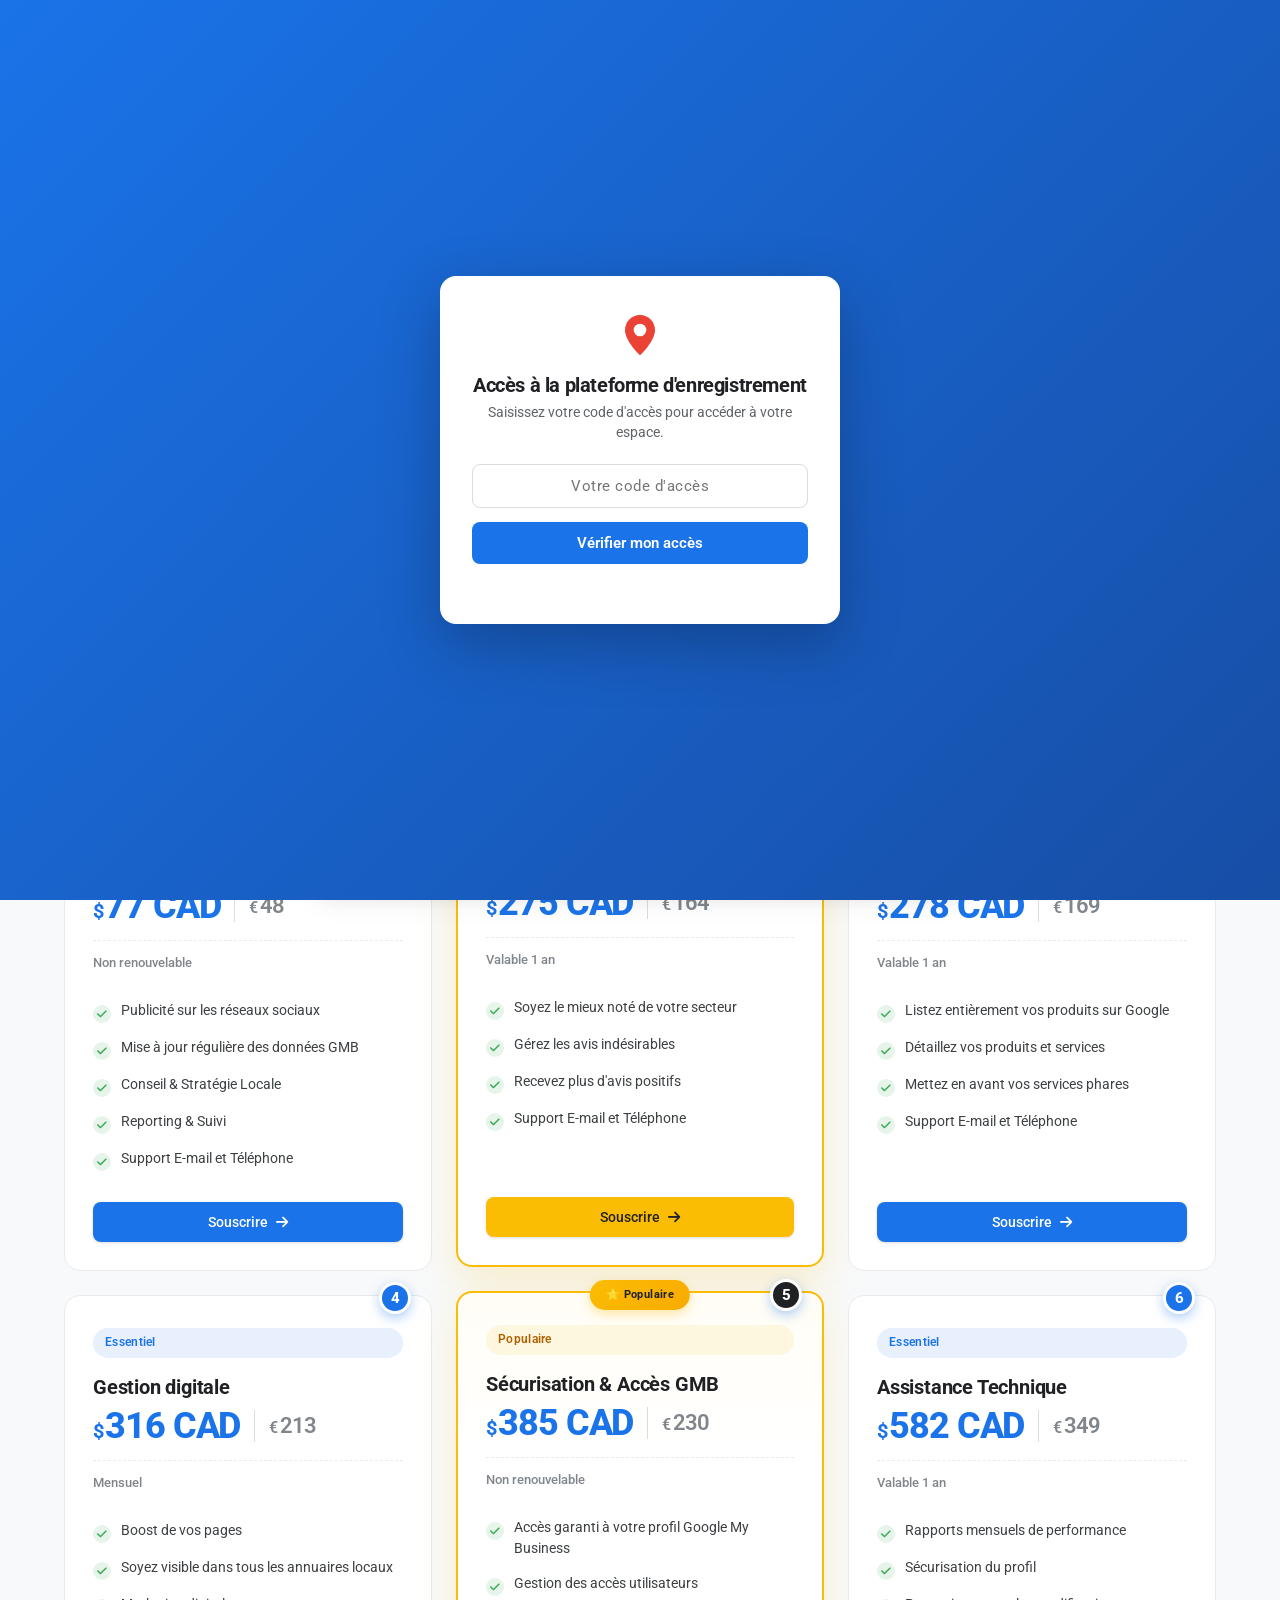
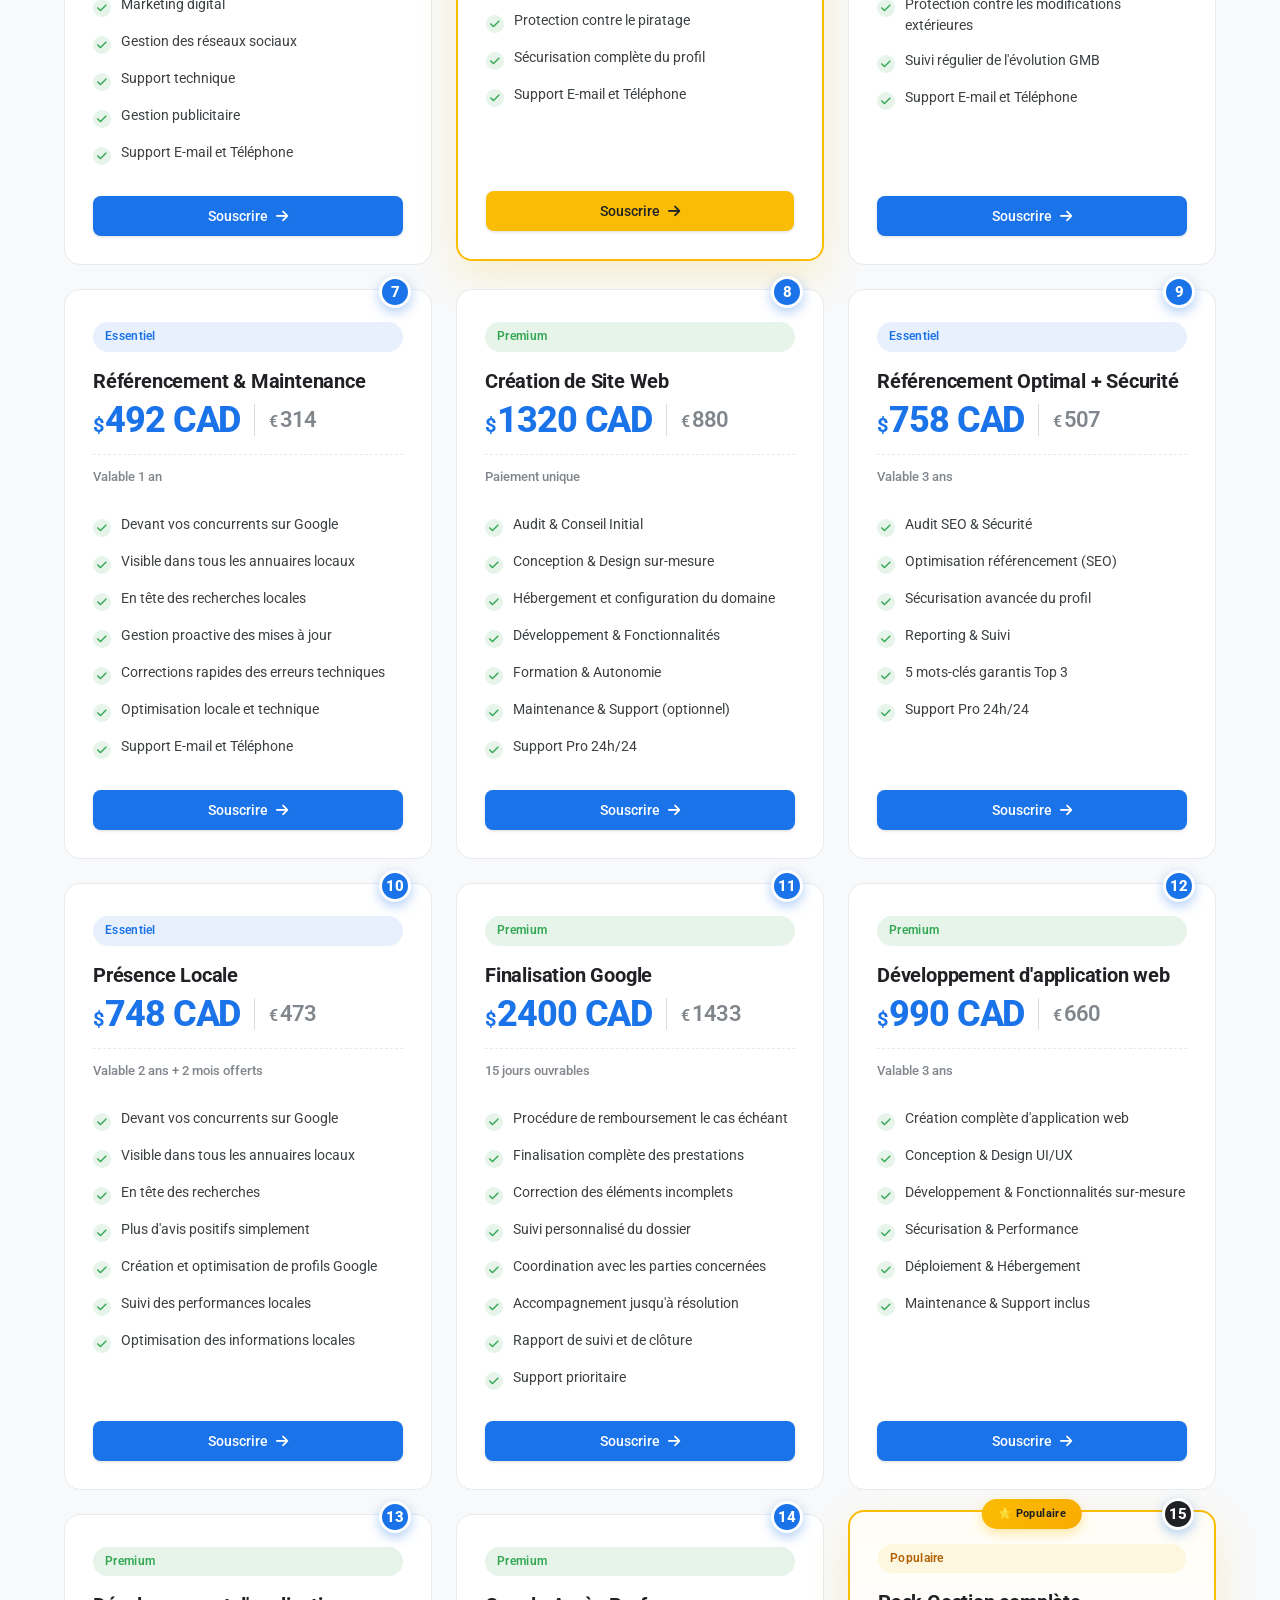
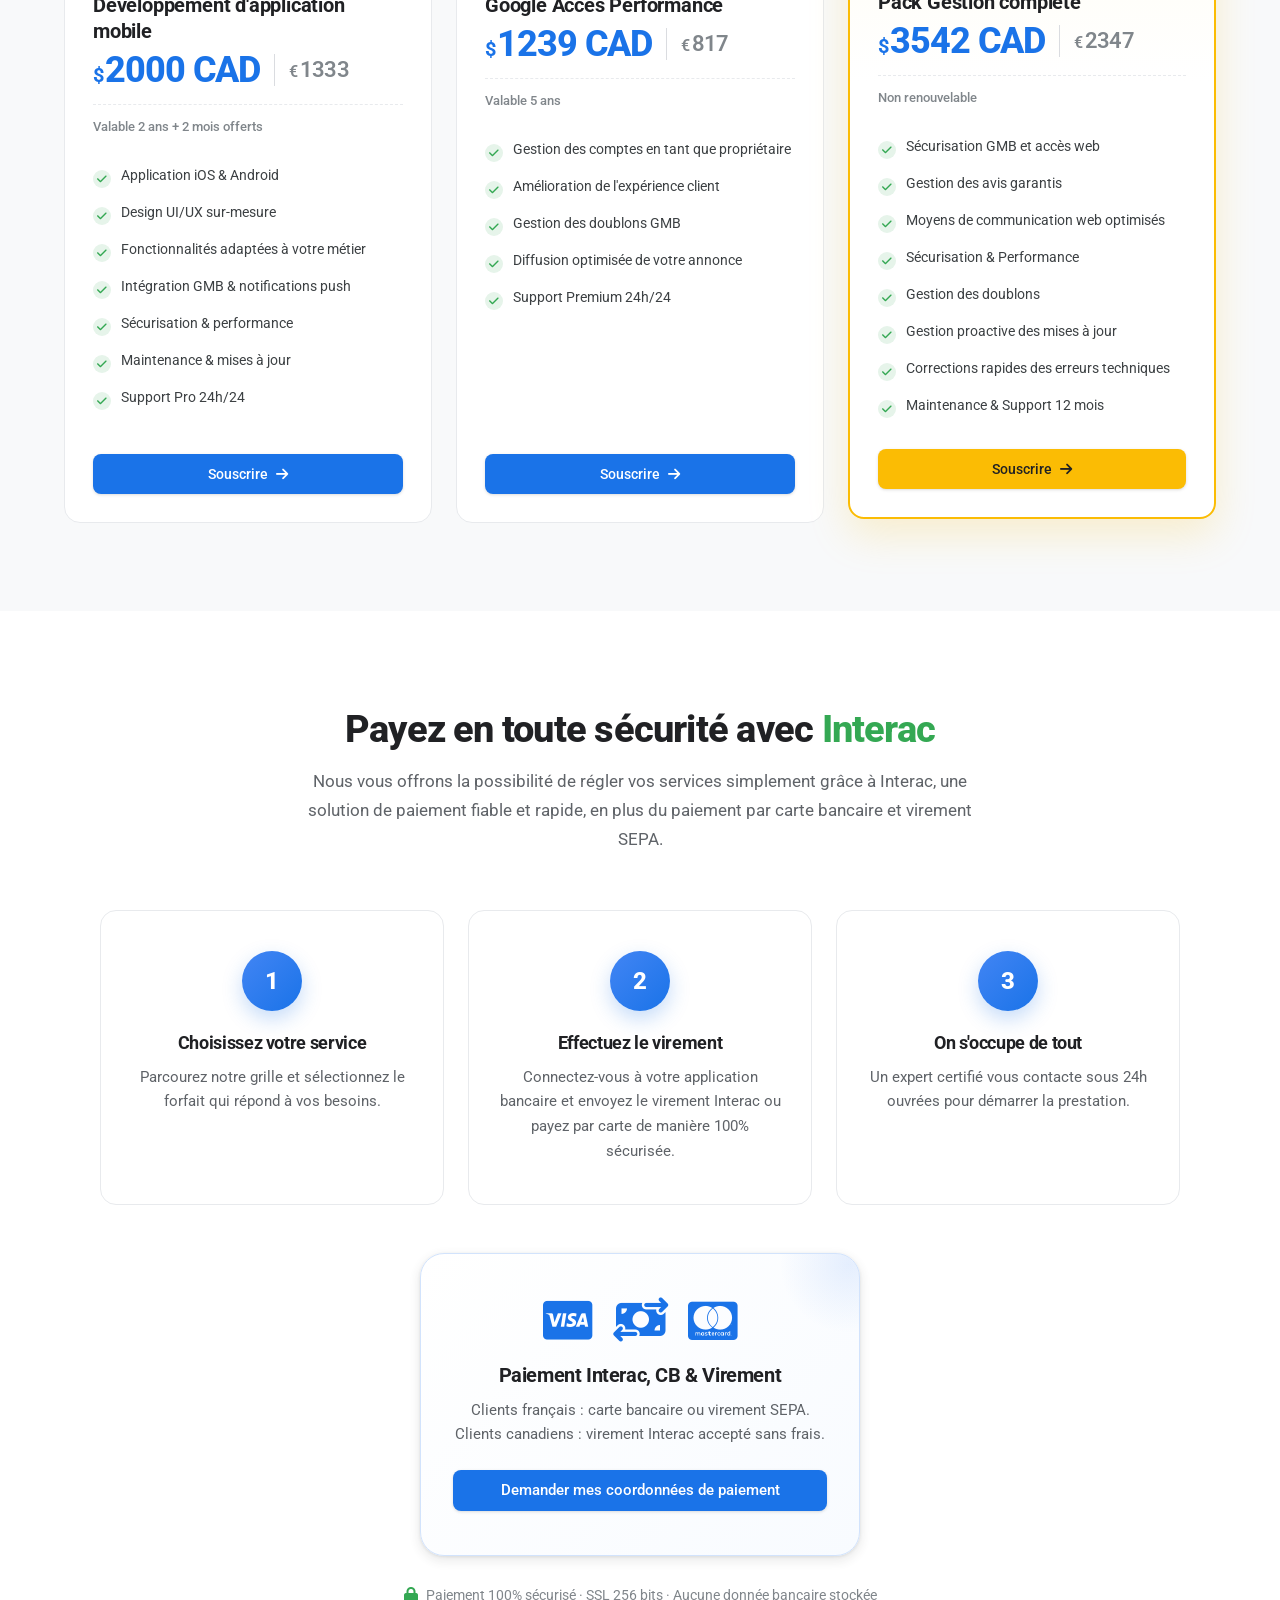
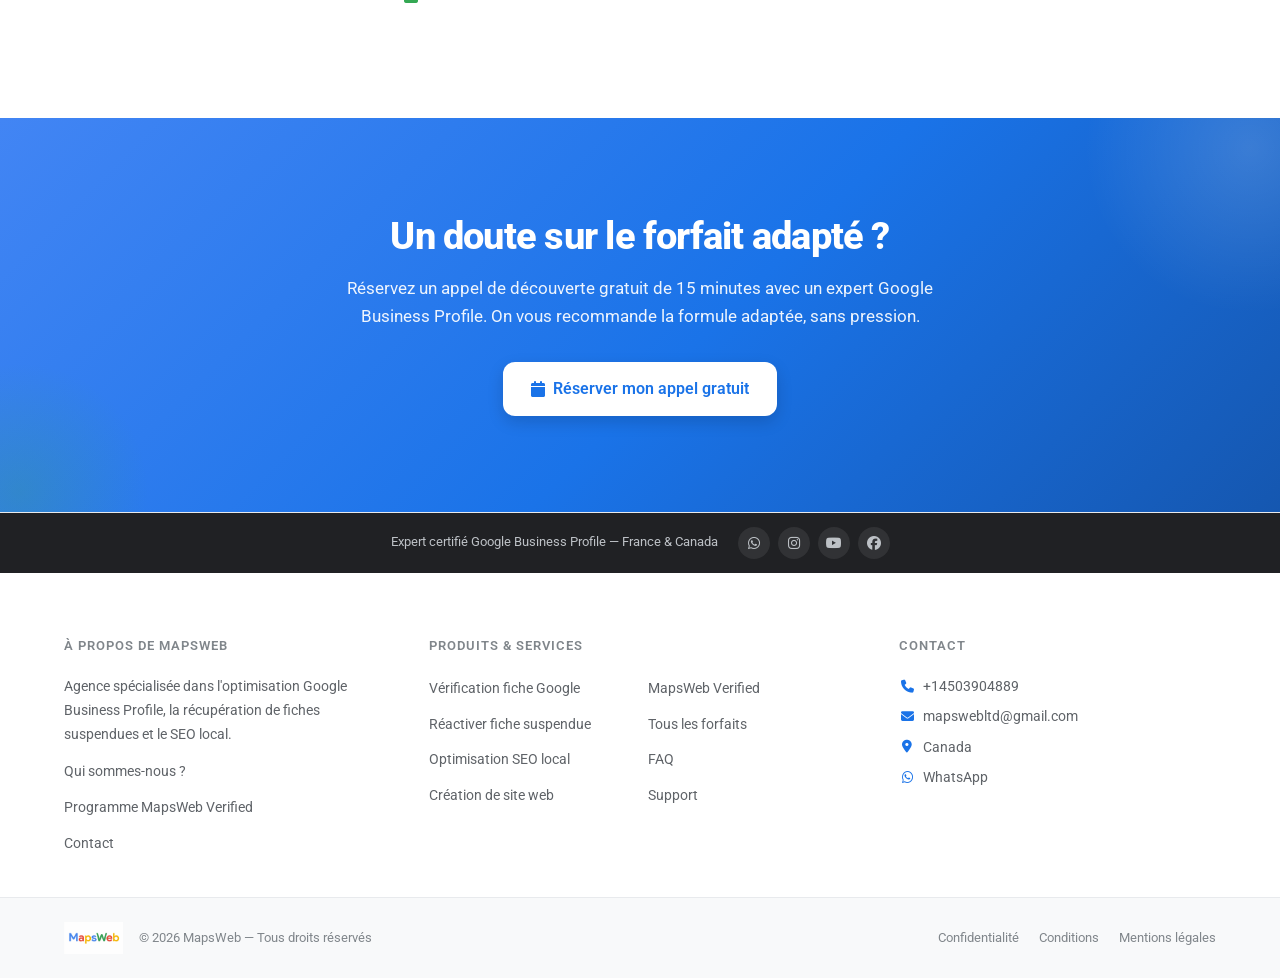
==== mapsweb-site/pages/tarifs.html @ fd5aecb0 "Add files via upload" ====
<!DOCTYPE html>
<html lang="fr">
<head>
<meta charset="UTF-8">
<meta name="viewport" content="width=device-width, initial-scale=1.0">
<title>Nos forfaits — MapsWeb</title>
<link rel="icon" type="image/svg+xml" href="../img/favicon.svg">
<link rel="icon" type="image/png" sizes="32x32" href="../img/favicon-32.png">
<link rel="icon" type="image/png" sizes="16x16" href="../img/favicon-16.png">
<link rel="apple-touch-icon" href="../img/apple-touch-icon.png">
<link rel="shortcut icon" href="../img/favicon.ico">
<meta name="description" content="15 forfaits en euros et dollars canadiens pour votre visibilité Google.">
<link rel="preconnect" href="https://fonts.googleapis.com">
<link rel="preconnect" href="https://fonts.gstatic.com" crossorigin>
<link href="https://fonts.googleapis.com/css2?family=Roboto:wght@300;400;500;700;900&family=Material+Icons&family=Material+Icons+Outlined&display=swap" rel="stylesheet">
<link rel="stylesheet" href="https://cdnjs.cloudflare.com/ajax/libs/font-awesome/6.4.0/css/all.min.css">
<link rel="stylesheet" href="../css/mapsweb.css">
<link rel="stylesheet" href="../css/header-footer.css">
<link rel="stylesheet" href="../css/tarifs.css">
</head>
<body>

<header class="mw-header">
  <div class="mw-container mw-header-row">
    <a href="../index.html" class="mw-brand" aria-label="MapsWeb - Accueil">
      <span class="mw-brand-logo"><img src="../img/mapsweb-logo-google.png" alt="MapsWeb"></span>
      <span class="mw-verified-badge"><i class="fa-solid fa-circle-check"></i> Google Business Verified Agency</span>
    </a>
    <nav class="mw-nav" aria-label="Menu principal">
      <ul class="mw-menu" id="mw-main-menu">
        <li><a href="../index.html">Accueil</a></li>
        <li><a href="a-propos.html">À propos</a></li>
        <li><a href="services.html">Services</a></li>
        <li><a href="verified.html">MapsWeb Verified</a></li>
        <li><a href="tarifs.html" class="active">Nos Forfaits</a></li>
        <li><a href="contact.html">Contact</a></li>
      </ul>
    </nav>
      <a href="contact.html" class="btn btn-primary btn-sm">Demander mon audit gratuit</a>
      <button class="mw-burger" id="mw-burger" aria-label="Ouvrir le menu"><span></span><span></span><span></span></button>
    </div>
  </div>
</header>

<section class="pricing-hero">
  <div class="container-narrow">
    <div class="trust">
      <span class="mw-g-dots"><span></span><span></span><span></span><span></span></span>
      <span>Tarifs transparents · Paiement sécurisé · Satisfait ou remboursé</span>
    </div>
    <h1>Nos <span class="blue">forfaits</span> pour votre visibilité Google</h1>
    <p class="lead">Un forfait à prix réduit pour votre entreprise exceptionnelle. Prix affichés en dollars canadiens ($CAD) et euros (€). Tous nos forfaits sont éligibles TVA récupérable.</p>
    <div class="guarantees">
      <div class="guarantee"><i class="fa-solid fa-award"></i> Meilleure qualité &amp; support</div>
      <div class="guarantee"><i class="fa-solid fa-shield-halved g-refund"></i> Garantie de remboursement</div>
      <div class="guarantee"><i class="fa-solid fa-tags g-price"></i> Prix abordable &amp; transparent</div>
    </div>
  </div>
</section>

<section class="pricing-section" id="all-services">
  <div class="container">
    <div class="pricing-grid">

      <article class="mw-pricing">
        <span class="mw-plan-num">1</span>
        <span class="mw-chip blue">Essentiel</span>
        <h3>Conseil et gestion</h3>
        <div class="price-row">
          <span class="price-tag"><span class="currency">$</span>77 CAD</span>
          <span class="price-sep"></span>
          <span class="price-tag secondary"><span class="currency">€</span>48</span>
        </div>
        <div class="price-sub">Non renouvelable</div>
        <ul>
          <li><i class="fa-solid fa-check"></i> Publicité sur les réseaux sociaux</li>
          <li><i class="fa-solid fa-check"></i> Mise à jour régulière des données GMB</li>
          <li><i class="fa-solid fa-check"></i> Conseil &amp; Stratégie Locale</li>
          <li><i class="fa-solid fa-check"></i> Reporting &amp; Suivi</li>
          <li><i class="fa-solid fa-check"></i> Support E-mail et Téléphone</li>
        </ul>
        <a href="https://www.my-coolpay.com/pay/AGjDX5P5" target="_blank" rel="noopener" class="btn btn-primary btn-block">Souscrire <i class="fa-solid fa-arrow-right"></i></a>
      </article>


      <article class="mw-pricing popular">
        <span class="mw-plan-num">2</span>
        <span class="mw-chip yellow">Populaire</span>
        <h3>Gestion des Avis</h3>
        <div class="price-row">
          <span class="price-tag"><span class="currency">$</span>275 CAD</span>
          <span class="price-sep"></span>
          <span class="price-tag secondary"><span class="currency">€</span>164</span>
        </div>
        <div class="price-sub">Valable 1 an</div>
        <ul>
          <li><i class="fa-solid fa-check"></i> Soyez le mieux noté de votre secteur</li>
          <li><i class="fa-solid fa-check"></i> Gérez les avis indésirables</li>
          <li><i class="fa-solid fa-check"></i> Recevez plus d'avis positifs</li>
          <li><i class="fa-solid fa-check"></i> Support E-mail et Téléphone</li>
        </ul>
        <a href="https://www.my-coolpay.com/pay/Gestion-des-Avis1" target="_blank" rel="noopener" class="btn btn-yellow btn-block">Souscrire <i class="fa-solid fa-arrow-right"></i></a>
      </article>


      <article class="mw-pricing">
        <span class="mw-plan-num">3</span>
        <span class="mw-chip blue">Essentiel</span>
        <h3>Définition des Services</h3>
        <div class="price-row">
          <span class="price-tag"><span class="currency">$</span>278 CAD</span>
          <span class="price-sep"></span>
          <span class="price-tag secondary"><span class="currency">€</span>169</span>
        </div>
        <div class="price-sub">Valable 1 an</div>
        <ul>
          <li><i class="fa-solid fa-check"></i> Listez entièrement vos produits sur Google</li>
          <li><i class="fa-solid fa-check"></i> Détaillez vos produits et services</li>
          <li><i class="fa-solid fa-check"></i> Mettez en avant vos services phares</li>
          <li><i class="fa-solid fa-check"></i> Support E-mail et Téléphone</li>
        </ul>
        <a href="https://www.my-coolpay.com/pay/UUHiG4i4" target="_blank" rel="noopener" class="btn btn-primary btn-block">Souscrire <i class="fa-solid fa-arrow-right"></i></a>
      </article>


      <article class="mw-pricing">
        <span class="mw-plan-num">4</span>
        <span class="mw-chip blue">Essentiel</span>
        <h3>Gestion digitale</h3>
        <div class="price-row">
          <span class="price-tag"><span class="currency">$</span>316 CAD</span>
          <span class="price-sep"></span>
          <span class="price-tag secondary"><span class="currency">€</span>213</span>
        </div>
        <div class="price-sub">Mensuel</div>
        <ul>
          <li><i class="fa-solid fa-check"></i> Boost de vos pages</li>
          <li><i class="fa-solid fa-check"></i> Soyez visible dans tous les annuaires locaux</li>
          <li><i class="fa-solid fa-check"></i> Marketing digital</li>
          <li><i class="fa-solid fa-check"></i> Gestion des réseaux sociaux</li>
          <li><i class="fa-solid fa-check"></i> Support technique</li>
          <li><i class="fa-solid fa-check"></i> Gestion publicitaire</li>
          <li><i class="fa-solid fa-check"></i> Support E-mail et Téléphone</li>
        </ul>
        <a href="https://www.my-coolpay.com/pay/LJ70F1WL" target="_blank" rel="noopener" class="btn btn-primary btn-block">Souscrire <i class="fa-solid fa-arrow-right"></i></a>
      </article>


      <article class="mw-pricing popular">
        <span class="mw-plan-num">5</span>
        <span class="mw-chip yellow">Populaire</span>
        <h3>Sécurisation &amp; Accès GMB</h3>
        <div class="price-row">
          <span class="price-tag"><span class="currency">$</span>385 CAD</span>
          <span class="price-sep"></span>
          <span class="price-tag secondary"><span class="currency">€</span>230</span>
        </div>
        <div class="price-sub">Non renouvelable</div>
        <ul>
          <li><i class="fa-solid fa-check"></i> Accès garanti à votre profil Google My Business</li>
          <li><i class="fa-solid fa-check"></i> Gestion des accès utilisateurs</li>
          <li><i class="fa-solid fa-check"></i> Protection contre le piratage</li>
          <li><i class="fa-solid fa-check"></i> Sécurisation complète du profil</li>
          <li><i class="fa-solid fa-check"></i> Support E-mail et Téléphone</li>
        </ul>
        <a href="https://www.my-coolpay.com/pay/securisation-gmb" target="_blank" rel="noopener" class="btn btn-yellow btn-block">Souscrire <i class="fa-solid fa-arrow-right"></i></a>
      </article>


      <article class="mw-pricing">
        <span class="mw-plan-num">6</span>
        <span class="mw-chip blue">Essentiel</span>
        <h3>Assistance Technique</h3>
        <div class="price-row">
          <span class="price-tag"><span class="currency">$</span>582 CAD</span>
          <span class="price-sep"></span>
          <span class="price-tag secondary"><span class="currency">€</span>349</span>
        </div>
        <div class="price-sub">Valable 1 an</div>
        <ul>
          <li><i class="fa-solid fa-check"></i> Rapports mensuels de performance</li>
          <li><i class="fa-solid fa-check"></i> Sécurisation du profil</li>
          <li><i class="fa-solid fa-check"></i> Protection contre les modifications extérieures</li>
          <li><i class="fa-solid fa-check"></i> Suivi régulier de l'évolution GMB</li>
          <li><i class="fa-solid fa-check"></i> Support E-mail et Téléphone</li>
        </ul>
        <a href="https://www.my-coolpay.com/pay/assistance-technique1" target="_blank" rel="noopener" class="btn btn-primary btn-block">Souscrire <i class="fa-solid fa-arrow-right"></i></a>
      </article>


      <article class="mw-pricing">
        <span class="mw-plan-num">7</span>
        <span class="mw-chip blue">Essentiel</span>
        <h3>Référencement &amp; Maintenance</h3>
        <div class="price-row">
          <span class="price-tag"><span class="currency">$</span>492 CAD</span>
          <span class="price-sep"></span>
          <span class="price-tag secondary"><span class="currency">€</span>314</span>
        </div>
        <div class="price-sub">Valable 1 an</div>
        <ul>
          <li><i class="fa-solid fa-check"></i> Devant vos concurrents sur Google</li>
          <li><i class="fa-solid fa-check"></i> Visible dans tous les annuaires locaux</li>
          <li><i class="fa-solid fa-check"></i> En tête des recherches locales</li>
          <li><i class="fa-solid fa-check"></i> Gestion proactive des mises à jour</li>
          <li><i class="fa-solid fa-check"></i> Corrections rapides des erreurs techniques</li>
          <li><i class="fa-solid fa-check"></i> Optimisation locale et technique</li>
          <li><i class="fa-solid fa-check"></i> Support E-mail et Téléphone</li>
        </ul>
        <a href="https://www.my-coolpay.com/pay/referencement-et-maintenance1" target="_blank" rel="noopener" class="btn btn-primary btn-block">Souscrire <i class="fa-solid fa-arrow-right"></i></a>
      </article>


      <article class="mw-pricing">
        <span class="mw-plan-num">8</span>
        <span class="mw-chip green">Premium</span>
        <h3>Création de Site Web</h3>
        <div class="price-row">
          <span class="price-tag"><span class="currency">$</span>1320 CAD</span>
          <span class="price-sep"></span>
          <span class="price-tag secondary"><span class="currency">€</span>880</span>
        </div>
        <div class="price-sub">Paiement unique</div>
        <ul>
          <li><i class="fa-solid fa-check"></i> Audit &amp; Conseil Initial</li>
          <li><i class="fa-solid fa-check"></i> Conception &amp; Design sur-mesure</li>
          <li><i class="fa-solid fa-check"></i> Hébergement et configuration du domaine</li>
          <li><i class="fa-solid fa-check"></i> Développement &amp; Fonctionnalités</li>
          <li><i class="fa-solid fa-check"></i> Formation &amp; Autonomie</li>
          <li><i class="fa-solid fa-check"></i> Maintenance &amp; Support (optionnel)</li>
          <li><i class="fa-solid fa-check"></i> Support Pro 24h/24</li>
        </ul>
        <a href="https://www.my-coolpay.com/pay/YF30L4LF" target="_blank" rel="noopener" class="btn btn-primary btn-block">Souscrire <i class="fa-solid fa-arrow-right"></i></a>
      </article>


      <article class="mw-pricing">
        <span class="mw-plan-num">9</span>
        <span class="mw-chip blue">Essentiel</span>
        <h3>Référencement Optimal + Sécurité</h3>
        <div class="price-row">
          <span class="price-tag"><span class="currency">$</span>758 CAD</span>
          <span class="price-sep"></span>
          <span class="price-tag secondary"><span class="currency">€</span>507</span>
        </div>
        <div class="price-sub">Valable 3 ans</div>
        <ul>
          <li><i class="fa-solid fa-check"></i> Audit SEO &amp; Sécurité</li>
          <li><i class="fa-solid fa-check"></i> Optimisation référencement (SEO)</li>
          <li><i class="fa-solid fa-check"></i> Sécurisation avancée du profil</li>
          <li><i class="fa-solid fa-check"></i> Reporting &amp; Suivi</li>
          <li><i class="fa-solid fa-check"></i> 5 mots-clés garantis Top 3</li>
          <li><i class="fa-solid fa-check"></i> Support Pro 24h/24</li>
        </ul>
        <a href="https://www.my-coolpay.com/pay/OrLGKF3w" target="_blank" rel="noopener" class="btn btn-primary btn-block">Souscrire <i class="fa-solid fa-arrow-right"></i></a>
      </article>


      <article class="mw-pricing">
        <span class="mw-plan-num">10</span>
        <span class="mw-chip blue">Essentiel</span>
        <h3>Présence Locale</h3>
        <div class="price-row">
          <span class="price-tag"><span class="currency">$</span>748 CAD</span>
          <span class="price-sep"></span>
          <span class="price-tag secondary"><span class="currency">€</span>473</span>
        </div>
        <div class="price-sub">Valable 2 ans + 2 mois offerts</div>
        <ul>
          <li><i class="fa-solid fa-check"></i> Devant vos concurrents sur Google</li>
          <li><i class="fa-solid fa-check"></i> Visible dans tous les annuaires locaux</li>
          <li><i class="fa-solid fa-check"></i> En tête des recherches</li>
          <li><i class="fa-solid fa-check"></i> Plus d'avis positifs simplement</li>
          <li><i class="fa-solid fa-check"></i> Création et optimisation de profils Google</li>
          <li><i class="fa-solid fa-check"></i> Suivi des performances locales</li>
          <li><i class="fa-solid fa-check"></i> Optimisation des informations locales</li>
        </ul>
        <a href="https://www.my-coolpay.com/pay/7oc2mrSA" target="_blank" rel="noopener" class="btn btn-primary btn-block">Souscrire <i class="fa-solid fa-arrow-right"></i></a>
      </article>


      <article class="mw-pricing">
        <span class="mw-plan-num">11</span>
        <span class="mw-chip green">Premium</span>
        <h3>Finalisation Google</h3>
        <div class="price-row">
          <span class="price-tag"><span class="currency">$</span>2400 CAD</span>
          <span class="price-sep"></span>
          <span class="price-tag secondary"><span class="currency">€</span>1433</span>
        </div>
        <div class="price-sub">15 jours ouvrables</div>
        <ul>
          <li><i class="fa-solid fa-check"></i> Procédure de remboursement le cas échéant</li>
          <li><i class="fa-solid fa-check"></i> Finalisation complète des prestations</li>
          <li><i class="fa-solid fa-check"></i> Correction des éléments incomplets</li>
          <li><i class="fa-solid fa-check"></i> Suivi personnalisé du dossier</li>
          <li><i class="fa-solid fa-check"></i> Coordination avec les parties concernées</li>
          <li><i class="fa-solid fa-check"></i> Accompagnement jusqu'à résolution</li>
          <li><i class="fa-solid fa-check"></i> Rapport de suivi et de clôture</li>
          <li><i class="fa-solid fa-check"></i> Support prioritaire</li>
        </ul>
        <a href="https://www.my-coolpay.com/pay/9Ox9bPpi" target="_blank" rel="noopener" class="btn btn-primary btn-block">Souscrire <i class="fa-solid fa-arrow-right"></i></a>
      </article>


      <article class="mw-pricing">
        <span class="mw-plan-num">12</span>
        <span class="mw-chip green">Premium</span>
        <h3>Développement d'application web</h3>
        <div class="price-row">
          <span class="price-tag"><span class="currency">$</span>990 CAD</span>
          <span class="price-sep"></span>
          <span class="price-tag secondary"><span class="currency">€</span>660</span>
        </div>
        <div class="price-sub">Valable 3 ans</div>
        <ul>
          <li><i class="fa-solid fa-check"></i> Création complète d'application web</li>
          <li><i class="fa-solid fa-check"></i> Conception &amp; Design UI/UX</li>
          <li><i class="fa-solid fa-check"></i> Développement &amp; Fonctionnalités sur-mesure</li>
          <li><i class="fa-solid fa-check"></i> Sécurisation &amp; Performance</li>
          <li><i class="fa-solid fa-check"></i> Déploiement &amp; Hébergement</li>
          <li><i class="fa-solid fa-check"></i> Maintenance &amp; Support inclus</li>
        </ul>
        <a href="https://www.my-coolpay.com/pay/wyUTeV4G" target="_blank" rel="noopener" class="btn btn-primary btn-block">Souscrire <i class="fa-solid fa-arrow-right"></i></a>
      </article>


      <article class="mw-pricing">
        <span class="mw-plan-num">13</span>
        <span class="mw-chip green">Premium</span>
        <h3>Développement d'application mobile</h3>
        <div class="price-row">
          <span class="price-tag"><span class="currency">$</span>2000 CAD</span>
          <span class="price-sep"></span>
          <span class="price-tag secondary"><span class="currency">€</span>1333</span>
        </div>
        <div class="price-sub">Valable 2 ans + 2 mois offerts</div>
        <ul>
          <li><i class="fa-solid fa-check"></i> Application iOS &amp; Android</li>
          <li><i class="fa-solid fa-check"></i> Design UI/UX sur-mesure</li>
          <li><i class="fa-solid fa-check"></i> Fonctionnalités adaptées à votre métier</li>
          <li><i class="fa-solid fa-check"></i> Intégration GMB &amp; notifications push</li>
          <li><i class="fa-solid fa-check"></i> Sécurisation &amp; performance</li>
          <li><i class="fa-solid fa-check"></i> Maintenance &amp; mises à jour</li>
          <li><i class="fa-solid fa-check"></i> Support Pro 24h/24</li>
        </ul>
        <a href="https://www.my-coolpay.com/pay/T1pODe94" target="_blank" rel="noopener" class="btn btn-primary btn-block">Souscrire <i class="fa-solid fa-arrow-right"></i></a>
      </article>


      <article class="mw-pricing">
        <span class="mw-plan-num">14</span>
        <span class="mw-chip green">Premium</span>
        <h3>Google Accès Performance</h3>
        <div class="price-row">
          <span class="price-tag"><span class="currency">$</span>1239 CAD</span>
          <span class="price-sep"></span>
          <span class="price-tag secondary"><span class="currency">€</span>817</span>
        </div>
        <div class="price-sub">Valable 5 ans</div>
        <ul>
          <li><i class="fa-solid fa-check"></i> Gestion des comptes en tant que propriétaire</li>
          <li><i class="fa-solid fa-check"></i> Amélioration de l'expérience client</li>
          <li><i class="fa-solid fa-check"></i> Gestion des doublons GMB</li>
          <li><i class="fa-solid fa-check"></i> Diffusion optimisée de votre annonce</li>
          <li><i class="fa-solid fa-check"></i> Support Premium 24h/24</li>
        </ul>
        <a href="https://www.my-coolpay.com/pay/acces-performance" target="_blank" rel="noopener" class="btn btn-primary btn-block">Souscrire <i class="fa-solid fa-arrow-right"></i></a>
      </article>


      <article class="mw-pricing popular">
        <span class="mw-plan-num">15</span>
        <span class="mw-chip yellow">Populaire</span>
        <h3>Pack Gestion complète</h3>
        <div class="price-row">
          <span class="price-tag"><span class="currency">$</span>3542 CAD</span>
          <span class="price-sep"></span>
          <span class="price-tag secondary"><span class="currency">€</span>2347</span>
        </div>
        <div class="price-sub">Non renouvelable</div>
        <ul>
          <li><i class="fa-solid fa-check"></i> Sécurisation GMB et accès web</li>
          <li><i class="fa-solid fa-check"></i> Gestion des avis garantis</li>
          <li><i class="fa-solid fa-check"></i> Moyens de communication web optimisés</li>
          <li><i class="fa-solid fa-check"></i> Sécurisation &amp; Performance</li>
          <li><i class="fa-solid fa-check"></i> Gestion des doublons</li>
          <li><i class="fa-solid fa-check"></i> Gestion proactive des mises à jour</li>
          <li><i class="fa-solid fa-check"></i> Corrections rapides des erreurs techniques</li>
          <li><i class="fa-solid fa-check"></i> Maintenance &amp; Support 12 mois</li>
        </ul>
        <a href="https://www.my-coolpay.com/pay/tA2ewXSt" target="_blank" rel="noopener" class="btn btn-yellow btn-block">Souscrire <i class="fa-solid fa-arrow-right"></i></a>
      </article>

    </div>
  </div>
</section>

<section class="payment-section">
  <div class="container">
    <div class="section-head">
      <h2>Payez en toute sécurité avec <span class="text-green">Interac</span></h2>
      <p>Nous vous offrons la possibilité de régler vos services simplement grâce à Interac, une solution de paiement fiable et rapide, en plus du paiement par carte bancaire et virement SEPA.</p>
    </div>
    <div class="payment-steps">
      <div class="step-card"><div class="step-num">1</div><h3>Choisissez votre service</h3><p>Parcourez notre grille et sélectionnez le forfait qui répond à vos besoins.</p></div>
      <div class="step-card"><div class="step-num">2</div><h3>Effectuez le virement</h3><p>Connectez-vous à votre application bancaire et envoyez le virement Interac ou payez par carte de manière 100% sécurisée.</p></div>
      <div class="step-card"><div class="step-num">3</div><h3>On s'occupe de tout</h3><p>Un expert certifié vous contacte sous 24h ouvrées pour démarrer la prestation.</p></div>
    </div>
    <div class="payment-interac-box">
      <div class="interac-icons"><i class="fa-brands fa-cc-visa"></i><i class="fa-solid fa-money-bill-transfer"></i><i class="fa-brands fa-cc-mastercard"></i></div>
      <h3>Paiement Interac, CB &amp; Virement</h3>
      <p>Clients français : carte bancaire ou virement SEPA. Clients canadiens : virement Interac accepté sans frais.</p>
      <button type="button" class="btn btn-primary btn-block" id="mw-interac-btn">Demander mes coordonnées de paiement</button>
    </div>
    <p class="payment-secure"><i class="fa-solid fa-lock"></i> Paiement 100% sécurisé · SSL 256 bits · Aucune donnée bancaire stockée</p>
  </div>
</section>

<!-- =========================================================
     FENÊTRE COORDONNÉES INTERAC
     ⚠️ Informations FICTIVES à remplacer par les vraies avant
     mise en ligne : nom du destinataire + email Interac.
     ========================================================= -->
<div class="mw-modal-overlay" id="mw-interac-modal">
  <div class="mw-modal-card">
    <button type="button" class="mw-modal-close" id="mw-interac-close" aria-label="Fermer">
      <i class="fa-solid fa-xmark"></i>
    </button>
    <div class="mw-modal-icon"><i class="fa-solid fa-money-bill-transfer"></i></div>
    <h3>Vos coordonnées de paiement Interac</h3>
    <p class="mw-modal-sub">Utilisez ces informations depuis votre application bancaire pour effectuer votre virement Interac.</p>

    <div class="mw-modal-field">
      <span class="mw-modal-label">Nom du destinataire</span>
      <div class="mw-modal-value-row">
        <span class="mw-modal-value" id="mw-interac-name">Junior</span>
        <button type="button" class="mw-copy-btn" data-copy-target="mw-interac-name" aria-label="Copier le nom"><i class="fa-solid fa-copy"></i></button>
      </div>
    </div>

    <div class="mw-modal-field">
      <span class="mw-modal-label">Email Interac</span>
      <div class="mw-modal-value-row">
        <span class="mw-modal-value" id="mw-interac-email">juniormahrez713@gmail.com</span>
        <button type="button" class="mw-copy-btn" data-copy-target="mw-interac-email" aria-label="Copier l'email"><i class="fa-solid fa-copy"></i></button>
      </div>
    </div>

    <div class="mw-modal-note">
      <i class="fa-solid fa-circle-info"></i>
      <p>Une fois votre virement effectué, vous recevrez automatiquement par email votre <strong>facture</strong> ainsi qu'un <strong>document à remplir attestant la validation du paiement</strong>.</p>
    </div>

    <button type="button" class="btn btn-primary btn-block" id="mw-interac-ok">Compris</button>
  </div>
</div>

<section class="cta-banner">
  <div class="container">
    <h2>Un doute sur le forfait adapté ?</h2>
    <p>Réservez un appel de découverte gratuit de 15 minutes avec un expert Google Business Profile. On vous recommande la formule adaptée, sans pression.</p>
    <a href="contact.html" class="mw-btn-cta-white"><i class="fa-solid fa-calendar"></i> Réserver mon appel gratuit</a>
  </div>
</section>

<footer class="mw-footer">
  <div class="mw-f-top">
    <div class="mw-container mw-f-top-row">
      <span>Expert certifié Google Business Profile — France &amp; Canada</span>
      <span class="mw-f-top-social">
        <a href="https://wa.me/14503904889" target="_blank" rel="noopener" aria-label="WhatsApp"><i class="fa-brands fa-whatsapp"></i></a>
        <a href="#" aria-label="Instagram"><i class="fa-brands fa-instagram"></i></a>
        <a href="#" aria-label="YouTube"><i class="fa-brands fa-youtube"></i></a>
        <a href="#" aria-label="Facebook"><i class="fa-brands fa-facebook"></i></a>
      </span>
    </div>
  </div>
  <div class="mw-f-main">
    <div class="mw-container mw-f-grid">
      <div class="mw-f-col">
        <h4>À propos de MapsWeb</h4>
        <p style="font-size:.875rem;color:#5f6368;line-height:1.7">Agence spécialisée dans l'optimisation Google Business Profile, la récupération de fiches suspendues et le SEO local.</p>
        <ul>
          <li><a href="a-propos.html">Qui sommes-nous ?</a></li>
          <li><a href="verified.html">Programme MapsWeb Verified</a></li>
          <li><a href="contact.html">Contact</a></li>
        </ul>
      </div>
      <div class="mw-f-col">
        <h4>Produits &amp; Services</h4>
        <div class="mw-f-col-split">
          <ul>
            <li><a href="services.html#verification">Vérification fiche Google</a></li>
            <li><a href="services.html#suspendue">Réactiver fiche suspendue</a></li>
            <li><a href="services.html#seo">Optimisation SEO local</a></li>
            <li><a href="services.html#site">Création de site web</a></li>
          </ul>
          <ul>
            <li><a href="verified.html">MapsWeb Verified</a></li>
            <li><a href="tarifs.html">Tous les forfaits</a></li>
            <li><a href="faq.html">FAQ</a></li>
            <li><a href="contact.html">Support</a></li>
          </ul>
        </div>
      </div>
      <div class="mw-f-col">
        <h4>Contact</h4>
        <div class="contact-list">
          <a href="tel:+14503904889"><i class="fa-solid fa-phone"></i> +14503904889</a>
          <a href="mailto:mapswebltd@gmail.com"><i class="fa-solid fa-envelope"></i> mapswebltd@gmail.com</a>
          <a href="#"><i class="fa-solid fa-location-dot"></i> Canada</a>
          <a href="https://wa.me/14503904889" target="_blank" rel="noopener"><i class="fa-brands fa-whatsapp"></i> WhatsApp</a>
        </div>
      </div>
    </div>
  </div>
  <div class="mw-f-bottom">
    <div class="mw-container mw-f-bottom-row">
      <div class="mw-f-brand">
        <img src="../img/mapsweb-logo-google.png" alt="MapsWeb">
        <p>© 2026 MapsWeb — Tous droits réservés</p>
      </div>
      <div class="mw-f-links">
        <a href="#">Confidentialité</a>
        <a href="#">Conditions</a>
        <a href="#">Mentions légales</a>
      </div>
    </div>
  </div>
</footer>

<div class="cookies_sec" id="mw-cookie">
  <p><b>🍪 Cookies</b> — Nous utilisons des cookies pour améliorer votre expérience et mesurer l'audience.</p>
  <button class="btn btn-primary btn-sm" id="mw-cookie-accept">J'accepte</button>
</div>

<script src="../js/mapsweb.js" defer></script>
<script>
document.addEventListener('DOMContentLoaded',function(){
  var b=document.getElementById('mw-burger'),n=document.querySelector('.mw-nav');
  if(b&&n)b.addEventListener('click',function(){var o=n.classList.toggle('open');b.classList.toggle('open',o);});

  var modal=document.getElementById('mw-interac-modal');
  var openBtn=document.getElementById('mw-interac-btn');
  var closeBtn=document.getElementById('mw-interac-close');
  var okBtn=document.getElementById('mw-interac-ok');

  function openModal(){
    if(!modal)return;
    modal.classList.add('open');
    document.documentElement.style.overflow='hidden';
  }
  function closeModal(){
    if(!modal)return;
    modal.classList.remove('open');
    document.documentElement.style.overflow='';
  }

  if(openBtn)openBtn.addEventListener('click',openModal);
  if(closeBtn)closeBtn.addEventListener('click',closeModal);
  if(okBtn)okBtn.addEventListener('click',closeModal);
  if(modal)modal.addEventListener('click',function(e){ if(e.target===modal) closeModal(); });
  document.addEventListener('keydown',function(e){ if(e.key==='Escape') closeModal(); });

  document.querySelectorAll('.mw-copy-btn').forEach(function(btn){
    btn.addEventListener('click',function(){
      var target=document.getElementById(btn.getAttribute('data-copy-target'));
      if(!target)return;
      var text=target.textContent.trim();
      navigator.clipboard.writeText(text).then(function(){
        var icon=btn.querySelector('i');
        icon.classList.remove('fa-copy');
        icon.classList.add('fa-check');
        setTimeout(function(){
          icon.classList.remove('fa-check');
          icon.classList.add('fa-copy');
        },1500);
      });
    });
  });
});
</script>
<script src="../js/social-proof-data.js"></script>
<script src="../js/social-proof.js"></script>
<script src="../js/access-gate.js"></script>
<button id="mw-back-to-top" class="mw-back-to-top" aria-label="Retour en haut"><i class="fa-solid fa-chevron-up"></i></button>
</body></html>
---- mapsweb-site/css/mapsweb.css ----
/* ============================================================
   MAPSWEB — DESIGN SYSTEM v2 (refonte professionnelle)
   Palette Google Material Design · Grille 12 colonnes · Espacement 8pt
   Auteur : Design System senior
   ============================================================ */

/* ---------- RESET ---------- */
*,*::before,*::after{box-sizing:border-box}
html{scroll-behavior:smooth;-webkit-text-size-adjust:100%}
html,body{overflow-x:hidden}
body{margin:0;font-family:'Roboto','Helvetica Neue',Arial,sans-serif;font-size:16px;line-height:1.6;color:#202124;background:#fff;-webkit-font-smoothing:antialiased;-moz-osx-font-smoothing:grayscale}
img,svg,video{max-width:100%;height:auto;display:block}
a{color:inherit;text-decoration:none;transition:color .2s ease}
ul,ol{margin:0;padding:0;list-style:none}
button{font-family:inherit;cursor:pointer;border:none;background:none}
h1,h2,h3,h4,h5,h6{margin:0 0 16px;font-family:'Roboto',sans-serif;font-weight:700;line-height:1.2;color:#202124;letter-spacing:-.02em}
p{margin:0 0 16px}
input,textarea,select{font-family:inherit}

/* ---------- DESIGN TOKENS ---------- */
:root{
  /* Google brand */
  --blue:#4285F4;--red:#EA4335;--yellow:#FBBC04;--green:#34A853;
  /* Blues */
  --blue-700:#1557b0;--blue-600:#1a73e8;--blue-500:#4285F4;
  --blue-50:#e8f0fe;--blue-100:#d2e3fc;--blue-200:#aecbfa;
  /* Neutres Material */
  --grey-900:#202124;--grey-800:#3c4043;--grey-700:#5f6368;
  --grey-600:#80868b;--grey-500:#9aa0a6;--grey-400:#dadce0;
  --grey-300:#e8eaed;--grey-200:#f1f3f4;--grey-100:#f8f9fa;
  /* Surfaces */
  --bg:#fff;--surface:#fff;
  /* Ombres Material (élevations) */
  --sh-1:0 1px 2px rgba(60,64,67,.10),0 1px 3px 1px rgba(60,64,67,.06);
  --sh-2:0 1px 3px rgba(60,64,67,.12),0 4px 8px 3px rgba(60,64,67,.08);
  --sh-3:0 4px 8px 3px rgba(60,64,67,.10),0 8px 16px 6px rgba(60,64,67,.06);
  --sh-4:0 6px 16px 6px rgba(60,64,67,.12),0 12px 24px 10px rgba(60,64,67,.06);
  /* Rayons */
  --r-sm:6px;--r-md:8px;--r-lg:12px;--r-xl:16px;--r-2xl:24px;--r-pill:999px;
  /* Espacements (8pt grid) */
  --sp-1:4px;--sp-2:8px;--sp-3:12px;--sp-4:16px;--sp-5:24px;
  --sp-6:32px;--sp-7:48px;--sp-8:64px;--sp-9:80px;--sp-10:96px;
  /* Layout */
  --container:1200px;
  --container-narrow:760px;
}

/* ---------- CONTENEUR GLOBAL ---------- */
.container{max-width:var(--container);margin:0 auto;padding:0 24px;width:100%}
.container-narrow{max-width:var(--container-narrow);margin:0 auto;padding:0 24px}

/* ---------- TYPOGRAPHIE ---------- */
h1{font-size:clamp(2rem,4vw,3.25rem);font-weight:800;letter-spacing:-.03em;line-height:1.1}
h2{font-size:clamp(1.75rem,3vw,2.5rem);font-weight:700;letter-spacing:-.02em;line-height:1.15}
h3{font-size:1.375rem;font-weight:600;line-height:1.3}
h4{font-size:1.125rem;font-weight:600;line-height:1.4}
.lead{font-size:1.125rem;color:var(--grey-700);line-height:1.7}
.text-blue{color:var(--blue-600)}
.text-green{color:var(--green)}
.text-red{color:var(--red)}
.text-yellow{color:var(--yellow)}
.text-muted{color:var(--grey-600)}

/* Eyebrow / Label */
.eyebrow{
  display:inline-flex;align-items:center;gap:8px;
  font-size:.75rem;font-weight:600;text-transform:uppercase;
  letter-spacing:1.5px;color:var(--blue-600);margin-bottom:12px;
}
.eyebrow::before{
  content:"";width:24px;height:2px;background:var(--blue-600);border-radius:2px;
}

/* ---------- BOUTONS ---------- */
.btn{
  display:inline-flex;align-items:center;justify-content:center;gap:8px;
  padding:12px 22px;font-size:.9375rem;font-weight:500;line-height:1;
  border-radius:var(--r-md);border:1px solid transparent;
  transition:transform .15s ease, box-shadow .2s ease, background .2s ease, color .2s ease;
  white-space:nowrap;text-align:center;cursor:pointer;
  text-decoration:none;font-family:inherit;
}
.btn:focus-visible{outline:2px solid var(--blue-600);outline-offset:2px}
.btn-lg{padding:14px 28px;font-size:1rem;border-radius:var(--r-lg)}
.btn-sm{padding:8px 16px;font-size:.8125rem;border-radius:var(--r-md)}
.btn i{font-size:1em;flex-shrink:0}
/* Primaire — bleu Google */
.btn-primary{background:var(--blue-600);color:#fff;box-shadow:var(--sh-1)}
.btn-primary:hover{background:var(--blue-700);box-shadow:var(--sh-2);transform:translateY(-1px)}
.btn-primary:active{transform:translateY(0);box-shadow:var(--sh-1)}
/* Secondaire — contour */
.btn-secondary{background:#fff;color:var(--blue-600);border:1px solid var(--blue-200)}
.btn-secondary:hover{background:var(--blue-50);border-color:var(--blue-600);color:var(--blue-700)}
/* Blanc sur fond bleu */
.btn-light{background:#fff;color:var(--blue-600)}
.btn-light:hover{background:var(--blue-50);color:var(--blue-700)}
/* Rouge Google */
.btn-red{background:var(--red);color:#fff;box-shadow:var(--sh-1)}
.btn-red:hover{background:#d93025;box-shadow:var(--sh-2);transform:translateY(-1px)}
/* Vert */
.btn-green{background:var(--green);color:#fff;box-shadow:var(--sh-1)}
.btn-green:hover{background:#2e7d32;box-shadow:var(--sh-2);transform:translateY(-1px)}
/* Jaune Google */
.btn-yellow{background:var(--yellow);color:#202124;box-shadow:var(--sh-1)}
.btn-yellow:hover{background:#f9ab00;box-shadow:var(--sh-2);transform:translateY(-1px)}
.btn-block{width:100%}

/* ---------- CHIPS ---------- */
.mw-chip{
  display:inline-flex;align-items:center;gap:6px;
  padding:5px 12px;font-size:.75rem;font-weight:600;
  border-radius:var(--r-pill);background:var(--grey-200);color:var(--grey-700);
  letter-spacing:.3px;
}
.mw-chip.blue{background:var(--blue-50);color:var(--blue-600)}
.mw-chip.green{background:#e6f4ea;color:var(--green)}
.mw-chip.red{background:#fce8e6;color:var(--red)}
.mw-chip.yellow{background:#fef7e0;color:#b06000}

/* ---------- GOOGLE 4-DOTS ---------- */
.g-dots,.mw-g-dots{display:inline-flex;gap:5px;align-items:center}
.g-dots span,.mw-g-dots span{width:8px;height:8px;border-radius:50%;display:inline-block}
.g-dots span:nth-child(1),.mw-g-dots span:nth-child(1){background:var(--blue)}
.g-dots span:nth-child(2),.mw-g-dots span:nth-child(2){background:var(--red)}
.g-dots span:nth-child(3),.mw-g-dots span:nth-child(3){background:var(--yellow)}
.g-dots span:nth-child(4),.mw-g-dots span:nth-child(4){background:var(--green)}

/* ============================================================
   HERO (Accueil)
   ============================================================ */
.hero{
  padding:72px 0 88px;
  background:
    radial-gradient(1000px 500px at 90% 0%, rgba(66,133,244,.10), transparent 65%),
    radial-gradient(700px 400px at 0% 80%, rgba(52,168,83,.07), transparent 60%),
    linear-gradient(180deg,#f8fbff 0%,#fff 100%);
}
.hero .row{
  display:grid;grid-template-columns:1.1fr .9fr;gap:64px;align-items:center;
}
.hero-trust{
  display:inline-flex;align-items:center;gap:12px;
  padding:8px 16px;background:#fff;border:1px solid var(--grey-300);
  border-radius:var(--r-pill);box-shadow:var(--sh-1);margin-bottom:24px;
  font-size:.8125rem;color:var(--grey-700);font-weight:500;
}
.hero-trust .stars{display:inline-flex;gap:2px;color:var(--yellow)}
.hero-trust .stars i{font-size:.75rem}
.hero-trust .g-dots span{width:7px;height:7px}
h1.hero-title{
  font-size:clamp(2.2rem,4.4vw,3.5rem);font-weight:800;
  line-height:1.08;letter-spacing:-.035em;margin-bottom:20px;
}
h1.hero-title .accent{display:block;color:var(--blue-600)}
h1.hero-title .typing{
  display:block;font-size:.55em;font-weight:500;color:var(--grey-600);
  margin-top:10px;letter-spacing:-.01em;min-height:1.4em;
}
h1.hero-title .typing::after{
  content:"|";display:inline-block;margin-left:2px;
  animation:blink 1s infinite;color:var(--blue-600);font-weight:300;
}
@keyframes blink{0%,49%{opacity:1}50%,100%{opacity:0}}
.hero p.intro{
  font-size:1.0625rem;color:var(--grey-700);line-height:1.7;
  max-width:560px;margin-bottom:28px;
}
.hero p.intro strong{color:var(--grey-900);font-weight:600}
.trust-row{
  display:flex;align-items:center;flex-wrap:wrap;gap:16px;
  margin-bottom:28px;
}
.trust-row .label{font-size:.8125rem;color:var(--grey-600);font-weight:500}
.trust-badges{display:flex;gap:12px;align-items:center}
.rating-box,.trustpilot-box{
  display:flex;align-items:center;gap:8px;padding:8px 14px;
  border-radius:var(--r-md);background:#fff;border:1px solid var(--grey-300);
  box-shadow:var(--sh-1);
}
.g-stars,.tp-stars{font-size:.875rem;letter-spacing:1px;line-height:1}
.g-stars{color:var(--yellow)}
.tp-stars{color:#00b67a}
.g-text{font-size:.8125rem;font-weight:600;color:var(--grey-800);display:flex;align-items:center;gap:4px}
.g-colored{font-weight:800;letter-spacing:-.5px}
.g-colored .b{color:var(--blue)}
.g-colored .r{color:var(--red)}
.g-colored .y{color:var(--yellow)}
.g-colored .g{color:var(--green)}
.g-note{color:var(--grey-600);font-weight:500}
.tp-text{font-size:.8125rem;font-weight:700;color:#00b67a}
.hero-cta{display:flex;gap:12px;flex-wrap:wrap}
.hero-img{
  display:flex;justify-content:center;align-items:center;
  animation:float 6s ease-in-out infinite;
}
.hero-img img{
  max-width:100%;height:auto;
  filter:drop-shadow(0 24px 40px rgba(66,133,244,.18));
}
@keyframes float{0%,100%{transform:translateY(0)}50%{transform:translateY(-14px)}}

/* ============================================================
   PARTENAIRES
   ============================================================ */
.partners{padding:56px 0;background:#fff}
.partners h2{
  font-size:.875rem;font-weight:500;color:var(--grey-600);
  letter-spacing:.8px;text-transform:uppercase;text-align:center;margin-bottom:32px;
}
.partners-logos{
  display:flex;justify-content:center;align-items:center;gap:48px;flex-wrap:wrap;
}
.partners-logos .p-logo{
  height:32px;max-width:140px;object-fit:contain;
  opacity:.65;transition:opacity .25s, transform .25s;filter:grayscale(10%);
}
.partners-logos .p-logo:hover{opacity:1;transform:scale(1.05)}
.partners-logos .p-logo.tall{height:38px}
.partners-logos .p-logo.short{height:26px}
.partners-logos .p-logo.sq{height:30px;max-width:30px}

/* ============================================================
   COMPTEURS
   ============================================================ */
.counters{padding:72px 0;background:var(--grey-100)}
.counters-grid{
  display:grid;grid-template-columns:repeat(4,1fr);gap:20px;
}
.counter-card{
  text-align:center;padding:36px 24px;border-radius:var(--r-xl);
  background:#fff;border:1px solid var(--grey-300);
  transition:all .25s;position:relative;overflow:hidden;
}
.counter-card:hover{box-shadow:var(--sh-2);transform:translateY(-3px);border-color:var(--blue-100)}
.counter-icon{
  width:56px;height:56px;border-radius:var(--r-lg);
  display:flex;align-items:center;justify-content:center;
  margin:0 auto 20px;font-size:22px;
}
.counter-card:nth-child(1) .counter-icon{background:var(--blue-50);color:var(--blue)}
.counter-card:nth-child(2) .counter-icon{background:#e6f4ea;color:var(--green)}
.counter-card:nth-child(3) .counter-icon{background:#fef7e0;color:#f29900}
.counter-card:nth-child(4) .counter-icon{background:#fce8e6;color:var(--red)}
.counter-number{
  font-size:2.75rem;font-weight:800;line-height:1;margin-bottom:8px;
  font-family:'Roboto',sans-serif;letter-spacing:-.03em;
}
.counter-card:nth-child(1) .counter-number{color:var(--blue)}
.counter-card:nth-child(2) .counter-number{color:var(--green)}
.counter-card:nth-child(3) .counter-number{color:#f29900}
.counter-card:nth-child(4) .counter-number{color:var(--red)}
.counter-label{
  font-size:.8125rem;font-weight:500;color:var(--grey-700);
  text-transform:uppercase;letter-spacing:.6px;
}

/* ============================================================
   TÉMOIGNAGE
   ============================================================ */
.testimonial{padding:80px 0;background:#fff}
.testimonial .container{max-width:900px;text-align:center}
.testimonial .quote{
  font-size:clamp(1.125rem,2vw,1.5rem);font-weight:500;
  line-height:1.55;color:var(--grey-800);
  font-style:italic;position:relative;padding:0 32px;margin-bottom:32px;
}
.testimonial .quote::before,.testimonial .quote::after{
  content:"\201C";position:absolute;font-size:5rem;font-family:Georgia,serif;
  color:var(--blue-200);line-height:0;
}
.testimonial .quote::before{top:20px;left:0}
.testimonial .quote::after{content:"\201D";bottom:10px;right:0;top:auto;left:auto}
.testimonial-author{
  display:flex;align-items:center;justify-content:center;gap:16px;
}
.author-avatar{
  width:56px;height:56px;border-radius:50%;
  background:linear-gradient(135deg,var(--blue),var(--green));
  color:#fff;display:flex;align-items:center;justify-content:center;
  font-weight:700;font-size:1.125rem;flex-shrink:0;
}
.author-name{font-weight:600;color:var(--grey-900);font-size:1rem;margin-bottom:2px}
.author-role{font-size:.875rem;color:var(--grey-600);margin-bottom:8px}

/* ============================================================
   SERVICES INTRO + GRILLE 6 CARTES
   ============================================================ */
.services-intro{padding:96px 0 32px;text-align:center;background:#fff}
.services-intro .container-narrow{text-align:center}
.services-intro h2{margin-bottom:16px}
.services-intro p.lead{margin:0 auto}
.services{padding:32px 0 96px;background:#fff}
.services-grid{display:grid;grid-template-columns:repeat(3,1fr);gap:24px}
.service-card{
  position:relative;padding:36px 28px;border-radius:var(--r-xl);
  background:#fff;border:1px solid var(--grey-300);
  transition:all .3s ease;overflow:hidden;
}
.service-card:hover{
  transform:translateY(-6px);box-shadow:var(--sh-3);
  border-color:var(--blue-100);
}
.service-card::before{
  content:"";position:absolute;top:0;left:0;right:0;height:3px;
  background:linear-gradient(90deg,var(--blue),var(--green));
  transform:scaleX(0);transform-origin:left;transition:transform .3s;
}
.service-card:hover::before{transform:scaleX(1)}
.service-number{
  position:absolute;top:20px;right:24px;
  font-size:2.5rem;font-weight:900;color:rgba(66,133,244,.08);
  line-height:1;letter-spacing:-.04em;
}
.service-icon{
  width:52px;height:52px;border-radius:var(--r-lg);
  background:var(--blue-50);color:var(--blue-600);
  display:flex;align-items:center;justify-content:center;
  font-size:22px;margin-bottom:20px;transition:all .25s;
}
.service-card:nth-child(2) .service-icon{background:#e6f4ea;color:var(--green)}
.service-card:nth-child(3) .service-icon{background:#fef7e0;color:#f29900}
.service-card:nth-child(4) .service-icon{background:#fce8e6;color:var(--red)}
.service-card:nth-child(5) .service-icon{background:#f3e8fd;color:#9334e6}
.service-card:nth-child(6) .service-icon{background:#e6f4fb;color:#0097a7}
.service-card:hover .service-icon{transform:scale(1.08)}
.service-card h3{margin-bottom:12px;font-size:1.125rem;color:var(--grey-900)}
.service-card p{color:var(--grey-700);font-size:.9375rem;line-height:1.65;margin:0}

/* ============================================================
   PREMIUM / EBOOK — sections alternées image+texte
   ============================================================ */
.premium,.ebook{padding:96px 0}
.premium{background:var(--grey-100)}
.ebook{background:#fff}
.premium-grid,.ebook-grid{
  display:grid;grid-template-columns:1fr 1fr;gap:80px;align-items:center;
}
.ebook-grid{direction:rtl}
.ebook-grid > *{direction:ltr}
.premium-img,.ebook-img{text-align:center}
.premium-img img,.ebook-img img{
  max-width:100%;height:auto;border-radius:var(--r-2xl);
  box-shadow:var(--sh-3);
}
.ebook-img img{transition:transform .3s}
.ebook-img img:hover{transform:translateY(-6px) rotate(-1deg)}
.premium h2,.ebook h2{margin-bottom:20px;font-size:clamp(1.75rem,2.8vw,2.25rem)}
.premium p,.ebook p{color:var(--grey-700);line-height:1.7;font-size:1rem;margin-bottom:16px}
.premium-features{list-style:none;margin:24px 0 28px;padding:0}
.premium-features li{
  display:flex;align-items:flex-start;gap:12px;
  padding:8px 0;font-size:.9375rem;color:var(--grey-800);
}
.premium-features li i{
  color:var(--green);font-size:.875rem;margin-top:6px;flex-shrink:0;
  width:20px;height:20px;border-radius:50%;background:#e6f4ea;
  display:flex;align-items:center;justify-content:center;
}
.ebook .offer{
  display:inline-block;font-weight:500;color:var(--blue-600);
  background:var(--blue-50);padding:8px 16px;border-radius:var(--r-pill);
  font-size:.875rem;margin-bottom:24px;
}

/* ============================================================
   NEED HELP / CTA BANNER
   ============================================================ */
.need-help{padding:96px 0}
.need-help-card,.cta-banner-inner{
  background:linear-gradient(135deg,#4285F4 0%,#1a73e8 55%,#1557b0 100%);
  border-radius:var(--r-2xl);padding:72px 48px;text-align:center;color:#fff;
  position:relative;overflow:hidden;
}
.need-help-card::before{
  content:"";position:absolute;top:-120px;right:-120px;width:320px;height:320px;
  background:radial-gradient(circle,rgba(255,255,255,.18),transparent 70%);border-radius:50%;
}
.need-help-card::after{
  content:"";position:absolute;bottom:-100px;left:-100px;width:280px;height:280px;
  background:radial-gradient(circle,rgba(52,168,83,.22),transparent 70%);border-radius:50%;
}
.need-help-card h2,.cta-banner-inner h2{
  color:#fff;font-size:clamp(1.75rem,3vw,2.5rem);font-weight:800;
  margin-bottom:16px;position:relative;z-index:1;letter-spacing:-.02em;
}
.need-help-card p,.cta-banner-inner p{
  color:rgba(255,255,255,.92);font-size:1.0625rem;max-width:600px;
  margin:0 auto 32px;line-height:1.6;position:relative;z-index:1;
}
.cta-row{display:flex;gap:12px;justify-content:center;flex-wrap:wrap;position:relative;z-index:1}

/* ============================================================
   INNER PAGES — HERO SECONDAIRE
   ============================================================ */
.inner-hero{
  padding:88px 0 64px;text-align:center;
  background:
    radial-gradient(800px 300px at 50% 0%, rgba(66,133,244,.08), transparent 60%),
    linear-gradient(180deg,#f8fbff 0%,#fff 100%);
}
.inner-hero h1{margin-bottom:16px}
.inner-hero .lead{max-width:var(--container-narrow);margin:0 auto;font-size:1.0625rem}
.inner-hero .hero-ctas{margin-top:32px;display:flex;gap:12px;justify-content:center;flex-wrap:wrap}

/* ============================================================
   BLOCS GÉNÉRIQUES (utilisés par les pages internes)
   ============================================================ */
.section{padding:88px 0}
.section-alt{background:var(--grey-100)}
.section-head{text-align:center;margin-bottom:56px;max-width:var(--container-narrow);margin-left:auto;margin-right:auto}
.section-head h2{margin-bottom:16px}
.section-head p{color:var(--grey-700);font-size:1.0625rem;margin:0}

/* Grille de cartes génériques (avantages, process, etc.) */
.benefits-grid,.values-grid,.process-steps,.help-cards{
  display:grid;gap:24px;
}
.benefits-grid{grid-template-columns:repeat(3,1fr)}
.values-grid{grid-template-columns:repeat(4,1fr)}
.process-steps{grid-template-columns:repeat(3,1fr)}
.help-cards{grid-template-columns:repeat(2,1fr);max-width:720px;margin:0 auto}
.benefit-card,.value-card,.step-card,.help-card{
  padding:28px;border-radius:var(--r-xl);background:#fff;
  border:1px solid var(--grey-300);transition:all .25s;
}
.benefit-card:hover,.value-card:hover,.step-card:hover,.help-card:hover{
  box-shadow:var(--sh-2);transform:translateY(-4px);border-color:var(--blue-100);
}
.benefit-card .icon,.value-card .icon{
  width:48px;height:48px;border-radius:var(--r-lg);
  background:var(--blue-50);color:var(--blue-600);
  display:flex;align-items:center;justify-content:center;
  font-size:20px;margin-bottom:16px;
}
.value-card .icon{background:#e6f4ea;color:var(--green)}
.value-card:nth-child(3) .icon{background:#fef7e0;color:#f29900}
.value-card:nth-child(4) .icon{background:#fce8e6;color:var(--red)}
.benefit-card h4,.value-card h4,.step-card h4{margin-bottom:8px}
.benefit-card p,.value-card p,.step-card p{color:var(--grey-700);font-size:.9375rem;line-height:1.6;margin:0}
.step-card{text-align:center;padding:40px 28px}
.step-num{
  width:56px;height:56px;border-radius:50%;
  background:linear-gradient(135deg,var(--blue),var(--blue-700));
  color:#fff;font-size:1.375rem;font-weight:800;
  display:inline-flex;align-items:center;justify-content:center;
  margin:0 auto 20px;box-shadow:0 8px 20px rgba(26,115,232,.25);
}
.help-card{
  display:flex;align-items:center;gap:16px;padding:20px 24px;
  box-shadow:var(--sh-1);text-align:left;
}
.help-card .icon{
  width:48px;height:48px;border-radius:var(--r-lg);
  display:flex;align-items:center;justify-content:center;
  font-size:20px;flex-shrink:0;
}
.help-card.call .icon{background:var(--blue-50);color:var(--blue)}
.help-card.whatsapp .icon{background:#e6f4ea;color:var(--green)}
.help-card .h{font-weight:600;color:var(--grey-900);font-size:.9375rem;margin-bottom:2px}
.help-card .s{font-size:.8125rem;color:var(--grey-600)}

/* Map section */
.map-section{padding:88px 0;text-align:center;background:#fff}
.map-holder{
  max-width:1000px;margin:0 auto;
  background:linear-gradient(180deg,#f8fbff,#eef3fb);
  border-radius:var(--r-2xl);padding:48px 32px;position:relative;
  border:1px solid var(--blue-100);
}
.map-holder svg{width:100%;height:auto}

/* Pricing 3-col (Verified) */
.pricing-grid-3{display:grid;grid-template-columns:repeat(3,1fr);gap:24px;max-width:1100px;margin:0 auto}
.pricing-grid-3 .mw-pricing{padding:36px 28px}

/* Blog */
.blog-grid{display:grid;grid-template-columns:repeat(3,1fr);gap:28px}
.blog-card{
  background:#fff;border:1px solid var(--grey-300);border-radius:var(--r-xl);
  overflow:hidden;transition:all .25s;display:flex;flex-direction:column;
}
.blog-card:hover{box-shadow:var(--sh-3);transform:translateY(-4px);border-color:var(--blue-100)}
.blog-card .blog-thumb{
  height:180px;background:linear-gradient(135deg,var(--blue-50),#e6f4ea);
  display:flex;align-items:center;justify-content:center;font-size:3rem;color:var(--blue-600);
}
.blog-card .blog-body{padding:24px;flex:1;display:flex;flex-direction:column}
.blog-card .blog-meta{font-size:.75rem;color:var(--grey-600);text-transform:uppercase;letter-spacing:.6px;margin-bottom:8px}
.blog-card h4{margin-bottom:8px;font-size:1.0625rem}
.blog-card h4 a:hover{color:var(--blue-600)}
.blog-card p{font-size:.875rem;color:var(--grey-700);line-height:1.6;flex:1;margin-bottom:16px}
.blog-card .read-more{font-size:.875rem;font-weight:500;color:var(--blue-600);margin-top:auto}
.blog-card .read-more:hover{color:var(--blue-700)}
.blog-card .read-more i{font-size:.75rem;margin-left:4px;transition:transform .2s}
.blog-card .read-more:hover i{transform:translateX(3px)}

/* About story */
.about-story{padding:88px 0}
.about-story .container.row{display:grid;grid-template-columns:1fr 1fr;gap:72px;align-items:center}
.about-story h2{margin-bottom:20px}
.about-story p{color:var(--grey-700);line-height:1.7;margin-bottom:16px}
.about-stats{display:grid;grid-template-columns:repeat(4,1fr);gap:20px;margin-top:32px}
.about-stats .stat{text-align:center}
.about-stats .stat b{
  display:block;font-size:2rem;font-weight:800;color:var(--blue-600);line-height:1;letter-spacing:-.02em;
}
.about-stats .stat span{font-size:.8125rem;color:var(--grey-600);text-transform:uppercase;letter-spacing:.6px}

/* Contact */
.contact-section{padding:88px 0}
.contact-section .container.row{display:grid;grid-template-columns:1fr 1.2fr;gap:56px;align-items:start}
.contact-info{display:flex;flex-direction:column;gap:20px}
.contact-item{
  display:flex;gap:16px;padding:24px;border-radius:var(--r-lg);
  background:var(--grey-100);border:1px solid var(--grey-300);
}
.contact-item i{
  width:44px;height:44px;border-radius:var(--r-md);
  background:var(--blue-50);color:var(--blue-600);
  display:flex;align-items:center;justify-content:center;flex-shrink:0;font-size:18px;
}
.contact-item b{display:block;font-weight:600;margin-bottom:4px;color:var(--grey-900)}
.contact-item a,.contact-item span{color:var(--grey-700);font-size:.9375rem}
.contact-item a:hover{color:var(--blue-600)}
.contact-form{
  background:#fff;padding:36px;border-radius:var(--r-xl);
  border:1px solid var(--grey-300);box-shadow:var(--sh-1);
}
.contact-form h3{margin-bottom:20px}
.form-group{margin-bottom:16px}
.form-group label{display:block;font-size:.875rem;font-weight:500;margin-bottom:6px;color:var(--grey-800)}
.form-group input,.form-group textarea,.form-group select{
  width:100%;padding:12px 14px;border:1px solid var(--grey-400);border-radius:var(--r-md);
  font-size:.9375rem;transition:border-color .2s;background:#fff;
}
.form-group input:focus,.form-group textarea:focus,.form-group select:focus{
  outline:none;border-color:var(--blue-600);box-shadow:0 0 0 3px rgba(26,115,232,.15);
}

/* FAQ */
.faq-section{padding:88px 0}
.faq-list{max-width:840px;margin:0 auto}
.faq-item{
  border-bottom:1px solid var(--grey-300);padding:4px 0;
}
.faq-q{
  width:100%;display:flex;justify-content:space-between;align-items:center;
  padding:20px 0;text-align:left;font-size:1rem;font-weight:500;
  color:var(--grey-900);background:none;border:none;cursor:pointer;gap:16px;
}
.faq-q:hover{color:var(--blue-600)}
.faq-q i{
  flex-shrink:0;width:28px;height:28px;border-radius:50%;
  background:var(--blue-50);color:var(--blue-600);
  display:inline-flex;align-items:center;justify-content:center;font-size:.875rem;
  transition:transform .25s;
}
.faq-item.open .faq-q i{transform:rotate(180deg);background:var(--blue-600);color:#fff}
.faq-a{
  max-height:0;overflow:hidden;transition:max-height .35s ease, padding .3s;
  color:var(--grey-700);font-size:.9375rem;line-height:1.7;
}
.faq-item.open .faq-a{max-height:400px;padding-bottom:20px}

/* Service detail (pages services — 6 sections alternées) */
.service-detail{padding:80px 0}
.service-detail:nth-child(even){background:var(--grey-100)}
.service-detail .container.row{display:grid;grid-template-columns:1fr 1fr;gap:72px;align-items:center}
.service-detail.reverse .sd-text{order:2}
.service-detail.reverse .sd-visual{order:1}
.sd-text{position:relative;padding-top:8px}
.sd-text .mw-service-number{
  position:absolute;top:-24px;right:0;
  font-size:7rem;font-weight:900;color:rgba(66,133,244,.06);
  line-height:1;pointer-events:none;letter-spacing:-.04em;
}
.sd-text .service-icon{
  width:56px;height:56px;border-radius:var(--r-lg);
  background:var(--blue-50);color:var(--blue-600);
  display:flex;align-items:center;justify-content:center;
  font-size:22px;margin-bottom:20px;
}
.sd-text h2{margin-bottom:16px;font-size:clamp(1.5rem,2.4vw,2rem)}
.sd-text p{color:var(--grey-700);line-height:1.7;margin-bottom:16px}
.sd-visual{
  background:linear-gradient(135deg,var(--blue-50),#e6f4ea);
  border-radius:var(--r-2xl);aspect-ratio:4/3;
  display:flex;align-items:center;justify-content:center;
  font-size:5rem;color:var(--blue-600);
}
.sd-checklist{list-style:none;margin:20px 0 28px;padding:0}
.sd-checklist li{
  display:flex;align-items:flex-start;gap:10px;padding:6px 0;
  font-size:.9375rem;color:var(--grey-800);
}
.sd-checklist li i{color:var(--green);margin-top:6px;font-size:.75rem;flex-shrink:0}

/* Cookie banner */
.cookies_sec{
  position:fixed;bottom:16px;left:16px;right:16px;max-width:640px;margin:0 auto;
  background:#fff;border-radius:var(--r-xl);box-shadow:var(--sh-4);
  padding:20px 24px;display:flex;align-items:center;gap:16px;z-index:999;
  border:1px solid var(--grey-300);
}
.cookies_sec p{margin:0;font-size:.875rem;color:var(--grey-700);flex:1}
.cookies_sec p b{color:var(--grey-900);font-weight:600}
.cookies_sec .btn{flex-shrink:0}

/* ============================================================
   RESPONSIVE
   ============================================================ */
@media (max-width:1024px){
  .hero{padding:56px 0 72px}
  .hero .row{grid-template-columns:1fr;gap:48px;text-align:center}
  .hero p.intro{margin:0 auto 24px}
  .hero-trust,.trust-row,.hero-cta{justify-content:center}
  .hero-img{max-width:440px;margin:0 auto}
  .inner-hero .row{grid-template-columns:1fr;gap:40px;text-align:center!important}
  .inner-hero .row .hero-ctas{justify-content:center!important}
  .counters-grid{grid-template-columns:repeat(2,1fr)}
  .services-grid{grid-template-columns:repeat(2,1fr)}
  .benefits-grid{grid-template-columns:repeat(2,1fr)}
  .values-grid{grid-template-columns:repeat(2,1fr)}
  .premium-grid,.ebook-grid,.about-story .container.row,.contact-section .container.row,
  .service-detail .container.row{grid-template-columns:1fr;gap:40px}
  .ebook-grid{direction:ltr}
  .blog-grid{grid-template-columns:repeat(2,1fr)}
  .sd-text .mw-service-number{font-size:5rem}
}
@media (max-width:768px){
  :root{--sp-9:64px;--sp-8:48px}
  .container{padding:0 20px}
  .hero{padding:48px 0 56px}
  h1.hero-title{font-size:2.1rem}
  .verified-badge-xl{width:170px;height:170px;font-size:3.4rem}
  .partners{padding:48px 0}
  .partners-logos{gap:28px}
  .partners-logos .p-logo{height:24px;max-width:90px}
  .partners-logos .p-logo.tall{height:28px}
  .counters{padding:56px 0}
  .counters-grid{gap:14px}
  .counter-card{padding:28px 18px}
  .counter-number{font-size:2.2rem}
  .testimonial{padding:64px 0}
  .services-grid,.benefits-grid,.values-grid,.process-steps,.help-cards,
  .pricing-grid-3,.blog-grid{grid-template-columns:1fr}
  .services{padding:24px 0 64px}
  .service-card{padding:28px 24px}
  .premium,.ebook,.need-help,.section,.about-story,.faq-section,.contact-section{padding:64px 0}
  .need-help-card,.cta-banner-inner{padding:48px 24px}
  .about-stats{grid-template-columns:repeat(2,1fr);gap:16px}
  .cookies_sec{flex-direction:column;align-items:flex-start;text-align:left}
}
@media (max-width:480px){
  .btn-lg{padding:12px 22px;font-size:.9375rem}
  .hero-cta{flex-direction:column;align-items:stretch}
  .hero-cta .btn{width:100%}
  .trust-badges{flex-direction:column;align-items:flex-start}
  .verified-badge-xl{width:130px;height:130px;font-size:2.6rem}
}

/* ============================================================
   COMPATIBILITÉ : classes historiques des pages
   (assure un rendu propre même si le HTML utilise des noms
   de classes un peu différents entre home et pages)
   ============================================================ */
.chip{display:inline-flex;align-items:center;gap:6px;padding:5px 12px;font-size:.75rem;font-weight:600;border-radius:var(--r-pill);background:var(--grey-200);color:var(--grey-700);letter-spacing:.3px}
.chip-green{background:#e6f4ea;color:#1e8e3e}
.chip-blue{background:var(--blue-50);color:var(--blue-600)}
.chip-red{background:#fce8e6;color:var(--red)}
.chip-yellow{background:#fef7e0;color:#b06000}
.w100{width:100%}
.muted,.text-muted{color:var(--grey-600)}
.row{display:grid;grid-template-columns:1fr 1fr;gap:48px;align-items:center}
.row > *{min-width:0}

/* lead-mini */
.lead-mini{font-size:1rem;color:var(--grey-700);line-height:1.6;margin-bottom:16px}

/* checklist (utilisée sur services, tarifs) */
.check-list,.sd-checklist{list-style:none;padding:0;margin:20px 0 28px}
.check-list li{display:flex;align-items:flex-start;gap:10px;padding:7px 0;font-size:.9375rem;color:var(--grey-800);line-height:1.5}
.check-list li i{color:var(--green);font-size:.75rem;margin-top:6px;flex-shrink:0;width:18px;height:18px;border-radius:50%;background:#e6f4ea;display:flex;align-items:center;justify-content:center}

/* sd-cta + price badge sur services */
.sd-cta{display:flex;align-items:center;gap:16px;flex-wrap:wrap;margin-top:24px}
.sd-price{font-weight:700;color:var(--blue-600);font-size:1rem;padding:8px 14px;background:var(--blue-50);border-radius:var(--r-pill)}

/* service detail alternance couleur icône héritée du style inline color */
.sd-text .service-icon{background:var(--blue-50);color:var(--blue-600)}

/* Counter alias (home utilise .counter-card / pages utilisent parfois .counter) */
.counter{text-align:center;padding:28px;border-radius:var(--r-xl);background:#fff;border:1px solid var(--grey-300)}
.counter-num{font-size:2.25rem;font-weight:800;color:var(--blue-600);line-height:1;letter-spacing:-.03em}

/* Verified page */
.verified-hero{text-align:left}
.verified-hero .row{grid-template-columns:1fr 1fr;gap:64px}
.verified-badge-xl{
  display:flex;align-items:center;justify-content:center;
  width:240px;height:240px;margin:0 auto;
  background:linear-gradient(135deg,var(--blue-50),#e6f4ea);
  border-radius:50%;font-size:5rem;color:var(--green);
  box-shadow:0 20px 50px rgba(52,168,83,.2);
  animation:float 5s ease-in-out infinite;
}
.verified-benefits{padding:88px 0;background:var(--grey-100)}
.verified-benefits h2{text-align:center;margin-bottom:48px}
.verified-pricing{padding:88px 0;background:#fff}
.verified-pricing h2{text-align:center;margin-bottom:48px}
.benefit-icon{width:52px;height:52px;border-radius:var(--r-lg);display:flex;align-items:center;justify-content:center;font-size:22px;margin-bottom:20px}
.verified-process{padding:88px 0;background:#fff}
.verified-process h2{text-align:center;margin-bottom:48px}
.verified-process .step{
  text-align:center;padding:36px 24px;border-radius:var(--r-xl);background:#fff;border:1px solid var(--grey-300);
  transition:all .25s;position:relative;
}
.verified-process .step:hover{transform:translateY(-4px);box-shadow:var(--sh-2);border-color:var(--blue-100)}
.verified-process .step-num{margin:0 auto 20px}
.verified-process .step h3{margin-bottom:10px;font-size:1.125rem}
.verified-process .step p{color:var(--grey-700);font-size:.9375rem;line-height:1.6;margin:0}

/* Plan cards (verified) - alias des mw-pricing */
.plan-card{
  background:#fff;border:1px solid var(--grey-300);border-radius:var(--r-xl);
  padding:36px 28px;position:relative;transition:all .25s;display:flex;flex-direction:column;height:100%;
}
.plan-card:hover{transform:translateY(-4px);box-shadow:var(--sh-2);border-color:var(--blue-100)}
.plan-card.popular{border:2px solid var(--yellow);box-shadow:0 16px 40px rgba(251,188,4,.18);transform:translateY(-4px);background:linear-gradient(180deg,#fffdf5 0%,#fff 28%)}
.plan-card.popular::before{
  content:"⭐ Le plus populaire";position:absolute;top:-13px;left:50%;transform:translateX(-50%);
  background:linear-gradient(135deg,#FBBC04,#F9AB00);color:#202124;font-size:.6875rem;font-weight:700;
  padding:6px 16px;border-radius:var(--r-pill);white-space:nowrap;letter-spacing:.4px;
  box-shadow:0 4px 12px rgba(251,188,4,.35);
}
.plan-card h3{font-size:1.25rem;font-weight:700;margin:0 0 8px}
.plan-card .plan-price{
  font-size:2.25rem;font-weight:800;color:var(--blue-600);line-height:1;letter-spacing:-.03em;
  padding-bottom:16px;border-bottom:1px dashed var(--grey-300);margin-bottom:12px;
}
.plan-card .plan-price .currency{font-size:1.25rem;font-weight:700;margin-right:2px;vertical-align:top}
.plan-card .plan-price .period{font-size:1rem;font-weight:500;color:var(--grey-600);margin-left:4px}
.plan-card .plan-sub{font-size:.875rem;color:var(--grey-600);margin:0 0 20px;font-weight:500}

/* About */
.about-story{padding:88px 0}
.about-cta{margin-top:28px;display:flex;gap:12px;flex-wrap:wrap}
.about-values{padding:88px 0;background:var(--grey-100)}
.about-values h2{text-align:center;margin-bottom:48px}
.value-card .value-icon,.value-card .icon{width:52px;height:52px;border-radius:var(--r-lg);background:var(--blue-50);color:var(--blue-600);display:flex;align-items:center;justify-content:center;font-size:22px;margin-bottom:20px}

/* Contact */
.contact-section{padding:88px 0}
.contact-form-wrap{background:#fff;padding:36px;border-radius:var(--r-xl);border:1px solid var(--grey-300);box-shadow:var(--sh-1)}
.contact-details{display:flex;flex-direction:column;gap:16px}
.contact-details .c-item{display:flex;gap:16px;padding:20px;border-radius:var(--r-lg);background:var(--grey-100);border:1px solid var(--grey-300)}
.contact-details .c-item i{width:44px;height:44px;border-radius:var(--r-md);background:var(--blue-50);color:var(--blue-600);display:flex;align-items:center;justify-content:center;flex-shrink:0;font-size:18px}
.contact-details .c-item b{display:block;font-weight:600;margin-bottom:4px}
.contact-details .c-item a{color:var(--grey-700);font-size:.9375rem}
.contact-social{display:flex;gap:10px;margin-top:8px}
.contact-social a{width:40px;height:40px;border-radius:50%;background:var(--grey-200);color:var(--grey-700);display:inline-flex;align-items:center;justify-content:center;transition:.2s}
.contact-social a:hover{background:var(--blue-600);color:#fff;transform:translateY(-2px)}
.form-row{display:grid;grid-template-columns:1fr 1fr;gap:16px}
.form-check{display:flex;align-items:center;gap:10px;font-size:.875rem;color:var(--grey-700);margin-bottom:16px}
.form-check input{width:16px;height:16px;accent-color:var(--blue-600)}

/* Blog */
.blog-list{padding:56px 0 96px}
.blog-cover{height:180px;background:linear-gradient(135deg,var(--blue-50),#e6f4ea);display:flex;align-items:center;justify-content:center;font-size:3rem;color:var(--blue-600)}
.blog-cat{font-size:.75rem;color:var(--blue-600);font-weight:600;text-transform:uppercase;letter-spacing:.6px;margin-bottom:8px}
.blog-read{font-size:.875rem;font-weight:500;color:var(--blue-600)}
.blog-read i{font-size:.75rem;margin-left:4px;transition:.2s}
.blog-read:hover i{transform:translateX(3px)}
.blog-pagination{display:flex;justify-content:center;gap:8px;margin-top:48px}
.blog-pagination a,.blog-pagination span{
  width:40px;height:40px;border-radius:var(--r-md);display:inline-flex;
  align-items:center;justify-content:center;font-size:.875rem;
  border:1px solid var(--grey-300);color:var(--grey-700);background:#fff;
}
.blog-pagination a:hover{background:var(--blue-50);color:var(--blue-600);border-color:var(--blue-200)}
.blog-pagination .current{background:var(--blue-600);color:#fff;border-color:var(--blue-600)}

/* FAQ override */
.faq-section .faq-q{font-size:1.0625rem}

/* ---------- Layout services détail : grille image+texte ---------- */
.service-detail{padding:96px 0}
.service-detail:nth-child(even){background:var(--grey-100)}
.sd-grid{display:grid;grid-template-columns:1fr 1fr;gap:72px;align-items:center}
.service-detail.reverse .sd-text{order:2}
.service-detail.reverse .sd-visual{order:1}
.sd-text{position:relative}
.sd-text .mw-service-number{
  position:absolute;top:-28px;right:0;font-size:7rem;font-weight:900;
  color:rgba(66,133,244,.06);line-height:1;pointer-events:none;letter-spacing:-.04em;
}
.sd-text h2{margin-bottom:16px;font-size:clamp(1.5rem,2.4vw,2rem)}
.sd-text .sd-intro{font-size:1.125rem;color:var(--blue-600);font-weight:500;margin-bottom:16px;line-height:1.5}
.sd-text p{color:var(--grey-700);line-height:1.7;margin-bottom:16px}
.sd-text .service-icon{width:56px;height:56px;border-radius:var(--r-lg);display:flex;align-items:center;justify-content:center;font-size:22px;margin-bottom:24px}
.sd-visual{border-radius:var(--r-2xl);overflow:hidden}
.sd-cta{display:flex;align-items:center;gap:12px;flex-wrap:wrap;margin-top:28px}
.sd-price{font-weight:700;color:var(--blue-600);font-size:.9375rem;padding:8px 14px;background:var(--blue-50);border-radius:var(--r-pill)}

/* ---------- About ---------- */
.about-grid{display:grid;grid-template-columns:1.3fr 1fr;gap:64px;align-items:center}
.about-stats-wrap{padding:32px}
.about-stats{display:grid;grid-template-columns:1fr 1fr;gap:20px}
.about-stats .stat{
  text-align:center;padding:28px 20px;border-radius:var(--r-xl);
  background:#fff;border:1px solid var(--grey-300);box-shadow:var(--sh-1);
}
.about-stats .stat b{
  display:block;font-size:2rem;font-weight:800;color:var(--blue-600);
  line-height:1;letter-spacing:-.02em;margin-bottom:8px;
}
.about-stats .stat span{font-size:.8125rem;color:var(--grey-600);text-transform:uppercase;letter-spacing:.6px}

/* ---------- Contact ---------- */
.contact-grid{display:grid;grid-template-columns:1fr 1.2fr;gap:48px;align-items:start}
.contact-form h3{margin-bottom:8px}
.contact-form-wrap{background:#fff;padding:40px;border-radius:var(--r-2xl);border:1px solid var(--grey-300);box-shadow:var(--sh-2)}
@media (max-width:1024px){
  .sd-grid,.about-grid,.contact-grid{grid-template-columns:1fr;gap:40px}
  .service-detail.reverse .sd-text{order:1}
  .service-detail.reverse .sd-visual{order:2}
}
@media (max-width:640px){
  .about-stats{grid-template-columns:1fr}
  .sd-text .mw-service-number{font-size:4.5rem;top:-16px}
}
---- mapsweb-site/css/header-footer.css ----
/* ==========================================================
   MAPSWEB — HEADER + FOOTER (refonte)
   Design : sticky, 3 colonnes, menu dropdown, CTA Google-blue
   ========================================================== */

/* Conteneur aligné sur le container principal */
.mw-container{max-width:1200px;margin:0 auto;padding:0 24px}

/* ==========================================================
   TOPBAR (sombre, fine) — visible sur desktop, convertie
   en barre utilitaire en haut de page
   ========================================================== */
.mw-topbar{
  background:#202124;color:#bdc1c6;font-size:.8125rem;
  padding:8px 0;
}
.mw-topbar-row{
  display:flex;justify-content:flex-end;align-items:center;
  gap:20px;flex-wrap:wrap;
}
.mw-topbar-phone{
  color:#bdc1c6;text-decoration:none;
  display:inline-flex;align-items:center;gap:6px;
  transition:color .2s;
}
.mw-topbar-phone i{color:var(--blue);font-size:.75rem}
.mw-topbar-phone:hover{color:#fff}
.mw-topbar-cta{
  font-size:.75rem !important;padding:6px 12px !important;
}

/* ==========================================================
   HEADER — sticky, ombre portée douce
   ========================================================== */
.mw-header{
  background:#fff;
  border-bottom:1px solid #e8eaed;
  position:sticky;top:0;z-index:1000;
  box-shadow:0 2px 8px rgba(60,64,67,.05);
  backdrop-filter:saturate(180%) blur(6px);
  background:rgba(255,255,255,.95);
}
.mw-header-row{
  display:grid;
  grid-template-columns:260px 1fr auto;
  align-items:center;
  gap:24px;
  padding:14px 0;
}

/* Colonne 1 : logo + badge */
.mw-brand{
  display:flex;flex-direction:column;gap:4px;align-items:flex-start;
  text-decoration:none;
}
.mw-brand-logo{display:block;line-height:0}
.mw-brand-logo img{height:42px;width:auto;max-height:44px;display:block}
.mw-verified-badge{
  display:inline-flex;align-items:center;gap:5px;
  background:#e6f4ea;color:#1e8e3e;
  font-size:.6875rem;font-weight:600;padding:3px 8px;border-radius:var(--r-pill);
  letter-spacing:.2px;margin-top:4px;line-height:1;
}
.mw-verified-badge i{font-size:.625rem}

/* Colonne 2 : navigation centrale */
.mw-nav{display:flex;justify-content:center}
.mw-menu{display:flex;gap:2px;list-style:none;margin:0;padding:0;align-items:center}
.mw-menu > li{position:relative}
.mw-menu > li > a{
  display:inline-block;padding:8px 14px;font-size:.875rem;font-weight:500;
  color:#3c4043;border-radius:var(--r-md);transition:.2s;text-decoration:none;
  position:relative;line-height:1.4;
}
.mw-menu > li > a::after{
  content:"";position:absolute;left:14px;right:14px;bottom:0;height:2px;
  background:var(--blue-600);width:0;transition:width .25s;
}
.mw-menu > li > a:hover,.mw-menu > li > a.active{color:var(--blue-600);background:var(--blue-50)}
.mw-menu > li > a:hover::after,.mw-menu > li > a.active::after{width:calc(100% - 28px)}
.mw-menu .has-sub > a{padding-right:22px}
.mw-menu .has-sub > a::after{
  content:"\f107";font-family:"Font Awesome 6 Free";font-weight:900;
  font-size:.6875rem;margin-left:6px;position:absolute;right:10px;top:50%;transform:translateY(-50%);
  display:inline-block;transition:transform .2s;
}
.mw-menu .has-sub:hover > a::after{transform:translateY(-50%) rotate(180deg)}

/* Dropdown */
.mw-submenu{
  position:absolute;top:calc(100% + 8px);left:0;min-width:250px;
  background:#fff;border:1px solid var(--grey-300);border-radius:var(--r-lg);
  box-shadow:var(--sh-3);padding:8px;opacity:0;visibility:hidden;
  transform:translateY(8px);transition:.2s;z-index:200;list-style:none;margin:0;
}
.mw-menu .has-sub:hover > .mw-submenu{opacity:1;visibility:visible;transform:translateY(0)}
.mw-submenu li{display:block}
.mw-submenu a{
  display:block;padding:10px 14px;border-radius:var(--r-md);font-size:.875rem;
  color:var(--grey-700);text-decoration:none;transition:.15s;white-space:nowrap;
}
.mw-submenu a:hover{background:var(--blue-50);color:var(--blue-600)}
.mw-submenu a i{color:var(--grey-500);font-size:.6875rem;margin-left:4px;opacity:.7}

/* Colonne 3 : contact + CTA */
.mw-header-right{
  display:flex;align-items:center;gap:16px;justify-content:flex-end;
}
.mw-header-contact{
  display:flex;flex-direction:column;gap:2px;align-items:flex-end;line-height:1.2;
}
.mw-header-contact a{
  display:inline-flex;align-items:center;gap:6px;
  font-size:.8125rem;color:#5f6368;text-decoration:none;transition:color .2s;
}
.mw-header-contact a:hover{color:var(--blue-600)}
.mw-header-contact i{color:var(--blue-600);font-size:.75rem;width:14px;text-align:center}

/* Burger (caché sur desktop) */
.mw-burger{
  display:none;background:none;border:none;cursor:pointer;
  width:40px;height:40px;border-radius:var(--r-md);
  flex-direction:column;align-items:center;justify-content:center;gap:5px;
  padding:0;
}
.mw-burger:hover{background:var(--grey-200)}
.mw-burger span{
  display:block;width:20px;height:2px;background:#202124;border-radius:2px;
  transition:.25s;
}
.mw-burger.open span:nth-child(1){transform:translateY(7px) rotate(45deg)}
.mw-burger.open span:nth-child(2){opacity:0}
.mw-burger.open span:nth-child(3){transform:translateY(-7px) rotate(-45deg)}

/* ==========================================================
   FOOTER
   ========================================================== */
.mw-footer{background:#fff;border-top:1px solid var(--grey-300);margin-top:0}

/* Barre noire "Suivez notre blog" */
.mw-f-top{background:#202124;padding:14px 0}
.mw-f-top-row{
  display:flex;align-items:center;justify-content:center;gap:20px;
  flex-wrap:wrap;color:#bdc1c6;font-size:.8125rem;
}
.mw-f-top a{color:#8ab4f8;text-decoration:none;font-weight:500;transition:color .2s}
.mw-f-top a:hover{color:#fff}
.mw-f-top-social{display:inline-flex;gap:8px}
.mw-f-top-social a{
  width:32px;height:32px;border-radius:50%;background:rgba(255,255,255,.08);
  display:inline-flex;align-items:center;justify-content:center;color:#bdc1c6;
  transition:.2s;font-size:.875rem;
}
.mw-f-top-social a:hover{background:var(--blue-600);color:#fff;transform:translateY(-2px)}

/* Corps du footer : 3 colonnes (répartition 1.2 / 1.6 / 1.2) */
.mw-f-main{padding:64px 0 32px}
.mw-f-grid{display:grid;grid-template-columns:1.2fr 1.6fr 1.2fr;gap:48px}
.mw-f-col h4{
  font-size:.8125rem;font-weight:600;color:var(--grey-600);
  text-transform:uppercase;letter-spacing:1px;margin:0 0 20px;
}
.mw-f-col ul{list-style:none;padding:0;margin:0}
.mw-f-col li{margin-bottom:10px}
.mw-f-col a{
  font-size:.875rem;color:var(--grey-700);text-decoration:none;
  transition:color .15s, transform .15s;display:inline-block;
}
.mw-f-col a:hover{color:var(--blue-600);transform:translateX(2px)}
.mw-f-col p{font-size:.875rem;color:var(--grey-700);line-height:1.7;margin:0 0 12px}
.mw-f-col .contact-list{display:flex;flex-direction:column;gap:8px}
.mw-f-col .contact-list a{display:inline-flex;align-items:center;gap:8px;font-size:.875rem}
.mw-f-col .contact-list i{color:var(--blue-600);width:16px;text-align:center;font-size:.8125rem}

/* Colonne centrale : mini-grille */
.mw-f-col-split{display:grid;grid-template-columns:1fr 1fr;gap:16px}

/* Logo + copyright */
.mw-f-bottom{padding:24px 0;border-top:1px solid var(--grey-300);background:var(--grey-100)}
.mw-f-bottom-row{display:flex;justify-content:space-between;align-items:center;flex-wrap:wrap;gap:16px}
.mw-f-brand{display:flex;align-items:center;gap:16px;flex-wrap:wrap}
.mw-f-brand img{height:32px;display:block}
.mw-f-brand p{font-size:.8125rem;color:var(--grey-600);margin:0}
.mw-f-links{display:flex;gap:20px;flex-wrap:wrap}
.mw-f-links a{font-size:.8125rem;color:var(--grey-600);text-decoration:none;transition:color .15s}
.mw-f-links a:hover{color:var(--blue-600)}

/* ==========================================================
   RESPONSIVE
   ========================================================== */
@media (max-width:1199px){
  .mw-header-row{grid-template-columns:220px 1fr auto;gap:16px}
  .mw-menu > li > a{padding:8px 10px;font-size:.8125rem}
  .mw-header-contact{display:none}
  .mw-brand-logo img{height:38px}
}
@media (max-width:991px){
  .mw-topbar{display:none}
  .mw-header-row{grid-template-columns:auto 1fr auto;gap:12px;padding:12px 0}
  .mw-verified-badge{display:none}
  .mw-brand{flex-direction:row;align-items:center}
  .mw-nav{
    order:3;grid-column:1/-1;display:none;
    background:#fff;border-top:1px solid var(--grey-300);
    margin:0 -24px;padding:8px 24px;
  }
  .mw-nav.open{display:block}
  .mw-menu{flex-direction:column;gap:2px;padding-top:8px;align-items:stretch}
  .mw-menu > li > a{display:block;width:100%;padding:12px 14px;border-radius:var(--r-md)}
  .mw-menu > li > a::after{display:none}
  .mw-menu .has-sub > a::after{right:14px;top:50%}
  .mw-submenu{
    position:static;opacity:1;visibility:visible;transform:none;
    background:var(--grey-100);box-shadow:none;border:none;
    padding:4px;margin-top:4px;display:none;border-radius:var(--r-md);
  }
  .mw-menu .has-sub.open > .mw-submenu{display:block}
  .mw-burger{display:flex}
  .mw-f-grid{grid-template-columns:1fr 1fr;gap:36px}
  .mw-f-col-split{grid-template-columns:1fr;gap:0}
}
@media (max-width:640px){
  .mw-container{padding:0 16px}
  .mw-f-grid{grid-template-columns:1fr;gap:32px;text-align:center}
  .mw-f-col-split{text-align:left}
  .mw-brand-logo img{height:32px}
  .mw-f-bottom-row{justify-content:center;text-align:center}
  .mw-f-brand{justify-content:center}
  .mw-header-right .btn-sm{padding:8px 12px;font-size:.75rem}
}

/* ==========================================================
   BOUTON RETOUR EN HAUT
   ========================================================== */
.mw-back-to-top{
  position:fixed;bottom:24px;right:24px;z-index:9990;
  width:48px;height:48px;border-radius:50%;
  background:var(--blue-600);color:#fff;border:none;
  display:flex;align-items:center;justify-content:center;
  font-size:1.125rem;cursor:pointer;
  box-shadow:var(--sh-3);
  opacity:0;visibility:hidden;transform:translateY(12px);
  transition:opacity .3s ease,transform .3s ease,background .2s,visibility 0s linear .3s;
}
.mw-back-to-top.mw-visible{
  opacity:1;visibility:visible;transform:translateY(0);
  transition:opacity .3s ease,transform .3s ease,background .2s;
}
.mw-back-to-top:hover{background:var(--blue-700);transform:translateY(-3px)}
.mw-back-to-top:focus-visible{outline:2px solid var(--blue-600);outline-offset:2px}
@media (max-width:480px){
  .mw-back-to-top{bottom:16px;right:16px;width:44px;height:44px}
}
---- mapsweb-site/css/tarifs.css ----
/* ==========================================================
   MAPSWEB — PAGE NOS FORFAITS (refonte design senior)
   Hero + 15 forfaits double-devise €/CAD + Interac 3 étapes
   ========================================================== */

/* ---------- HERO TARIFS ---------- */
.pricing-hero{
  padding:88px 0 72px;
  background:
    radial-gradient(1000px 400px at 90% -10%, rgba(66,133,244,.10), transparent 65%),
    radial-gradient(800px 500px at 5% 10%, rgba(52,168,83,.07), transparent 60%),
    linear-gradient(180deg,#f8fbff 0%,#fff 100%);
  text-align:center;
}
.pricing-hero .trust{
  display:inline-flex;align-items:center;gap:12px;
  padding:8px 16px;background:#fff;border:1px solid var(--grey-300);
  border-radius:var(--r-pill);box-shadow:var(--sh-1);margin-bottom:24px;
  font-size:.8125rem;color:var(--grey-700);font-weight:500;
}
.pricing-hero .mw-g-dots span{width:8px;height:8px}
.pricing-hero h1{
  font-size:clamp(2.2rem,4.5vw,3.25rem);
  font-weight:800;line-height:1.1;letter-spacing:-.03em;
  color:#202124;margin:0 0 20px;
}
.pricing-hero h1 .blue{color:var(--blue-600)}
.pricing-hero p.lead{
  font-size:1.125rem;color:var(--grey-700);
  max-width:780px;margin:0 auto 28px;line-height:1.7;
}
.pricing-hero .guarantees{
  display:flex;flex-wrap:wrap;justify-content:center;gap:32px;
  margin-top:40px;padding-top:28px;border-top:1px solid var(--grey-300);
}
.pricing-hero .guarantee{
  display:inline-flex;align-items:center;gap:10px;
  font-size:.9375rem;color:#3c4043;font-weight:500;
}
.pricing-hero .guarantee i{
  width:36px;height:36px;border-radius:50%;
  background:#e6f4ea;color:#34A853;
  display:inline-flex;align-items:center;justify-content:center;
  font-size:.9375rem;flex-shrink:0;
}
.pricing-hero .guarantee .g-refund{background:#fce8e6;color:#EA4335}
.pricing-hero .guarantee .g-price{background:#fef7e0;color:#FBBC04}

/* ---------- SECTION GRILLE ---------- */
.pricing-section{padding:88px 0;background:var(--grey-100)}
.pricing-grid{
  display:grid;
  grid-template-columns:repeat(3,1fr);
  gap:24px;
  align-items:stretch;
}

/* ---------- CARTE DE FORFAIT ---------- */
.mw-pricing{
  background:#fff;border:1px solid var(--grey-300);
  border-radius:var(--r-xl);padding:32px 28px 28px;
  position:relative;transition:all .3s ease;
  display:flex;flex-direction:column;height:100%;
}
.mw-pricing:hover{
  transform:translateY(-6px);
  box-shadow:var(--sh-3);
  border-color:var(--blue-100);
}
.mw-pricing.popular{
  border:2px solid var(--yellow);
  box-shadow:0 16px 40px rgba(251,188,4,.18);
  transform:translateY(-4px);background:linear-gradient(180deg,#fffdf5 0%,#fff 28%);
}
.mw-pricing.popular::before{
  content:"⭐ Populaire";
  position:absolute;top:-13px;left:50%;transform:translateX(-50%);
  background:linear-gradient(135deg,#FBBC04,#F9AB00);
  color:#202124;font-size:.6875rem;font-weight:700;
  padding:6px 16px;border-radius:var(--r-pill);
  white-space:nowrap;letter-spacing:.4px;
  box-shadow:0 4px 12px rgba(251,188,4,.35);
  display:inline-flex;align-items:center;gap:6px;
}

.mw-plan-num{
  position:absolute;top:-14px;right:20px;
  width:32px;height:32px;border-radius:50%;
  background:var(--blue-600);color:#fff;
  font-size:.9375rem;font-weight:800;
  display:flex;align-items:center;justify-content:center;
  box-shadow:0 4px 12px rgba(26,115,232,.35);
  border:3px solid #fff;
}
.mw-pricing.popular .mw-plan-num{
  background:#202124;
}

.mw-pricing h3{
  font-size:1.25rem;font-weight:700;
  margin:0 0 8px;color:#202124;letter-spacing:-.01em;
}
.mw-pricing .mw-chip{margin-bottom:16px}

/* Prix double-devise */
.price-row{
  display:flex;align-items:center;gap:14px;
  margin-bottom:4px;flex-wrap:wrap;
  padding-bottom:16px;border-bottom:1px dashed var(--grey-300);
}
.price-tag{
  font-size:2.25rem;font-weight:800;color:var(--blue-600);
  line-height:1;display:inline-flex;align-items:baseline;
  letter-spacing:-.03em;
}
.price-tag .currency{
  font-size:1.25rem;font-weight:700;
  margin-right:2px;vertical-align:top;
}
.price-tag.secondary{
  font-size:1.375rem;font-weight:600;color:var(--grey-600);
}
.price-tag.secondary .currency{
  font-size:1rem;font-weight:600;
}
.price-sep{
  width:1px;height:32px;
  background:var(--grey-400);
  display:inline-block;
}
.price-sub{
  font-size:.8125rem;color:var(--grey-600);
  margin:8px 0 20px;font-weight:500;
}

/* Liste features */
.mw-pricing ul{
  list-style:none;padding:0;margin:0 0 24px;
  flex:1;
}
.mw-pricing li{
  font-size:.875rem;color:var(--grey-800);
  padding:7px 0;
  display:flex;align-items:flex-start;gap:10px;
  line-height:1.5;
}
.mw-pricing li i{
  color:var(--green);font-size:.6875rem;
  margin-top:5px;flex-shrink:0;
  width:18px;height:18px;border-radius:50%;background:#e6f4ea;
  display:flex;align-items:center;justify-content:center;
}
.mw-pricing li .na{
  color:var(--grey-400);background:var(--grey-200);
}

/* Boutons */
.mw-pricing .btn{
  width:100%;justify-content:center;
  padding:12px 20px;font-size:.875rem;border-radius:var(--r-md);
  margin-top:auto;font-weight:500;
}
.mw-btn-secondary{
  background:#fff;color:var(--blue-600);border:1px solid var(--grey-400);
}
.mw-btn-secondary:hover{
  background:var(--blue-50);border-color:var(--blue-600);
  color:var(--blue-700);
}

/* ---------- INTERAC / PAIEMENT ---------- */
.payment-section{
  padding:96px 0;
  background:#fff;
}
.payment-section .section-head{
  text-align:center;max-width:680px;margin:0 auto 56px;
}
.payment-section .section-head h2{
  font-size:clamp(1.75rem,3vw,2.5rem);font-weight:800;
  margin:0 0 16px;color:#202124;letter-spacing:-.02em;
}
.payment-section .section-head p{
  font-size:1.0625rem;color:var(--grey-700);line-height:1.7;margin:0;
}
.payment-steps{
  display:grid;
  grid-template-columns:repeat(3,1fr);
  gap:24px;
  max-width:1080px;
  margin:0 auto 40px;
}
.step-card{
  text-align:center;
  padding:40px 28px;
  border:1px solid var(--grey-300);
  border-radius:var(--r-xl);
  background:#fff;
  transition:all .25s;position:relative;
}
.step-card:hover{
  transform:translateY(-4px);
  box-shadow:var(--sh-2);border-color:var(--blue-100);
}
.step-num{
  width:60px;height:60px;
  border-radius:50%;
  background:linear-gradient(135deg,#4285F4,#1A73E8);
  color:#fff;
  font-size:1.5rem;font-weight:800;
  display:inline-flex;align-items:center;justify-content:center;
  margin-bottom:20px;
  box-shadow:0 8px 20px rgba(26,115,232,.25);
}
.step-card h3{
  font-size:1.125rem;font-weight:700;
  margin:0 0 10px;color:var(--grey-900);
}
.step-card p{
  font-size:.9375rem;color:var(--grey-700);line-height:1.65;margin:0;
}
.payment-secure{
  text-align:center;
  font-size:.875rem;color:var(--grey-600);
  margin-top:28px;
  display:inline-flex;align-items:center;gap:8px;
  justify-content:center;width:100%;
}
.payment-secure i{color:var(--green);font-size:1rem}

.payment-interac-box{
  max-width:440px;
  margin:48px auto 0;
  text-align:center;
  padding:44px 32px;
  border-radius:var(--r-2xl);
  background:linear-gradient(135deg,#fff 0%,#f8fbff 100%);
  border:1px solid var(--blue-100);
  box-shadow:var(--sh-2);position:relative;overflow:hidden;
}
.payment-interac-box::before{
  content:"";position:absolute;top:-60px;right:-60px;width:140px;height:140px;
  background:radial-gradient(circle,rgba(66,133,244,.12),transparent 70%);border-radius:50%;
}
.payment-interac-box .interac-icons{
  display:flex;justify-content:center;gap:20px;
  font-size:2.75rem;margin-bottom:20px;color:var(--blue-600);
  position:relative;
}
.payment-interac-box h3{
  font-size:1.25rem;font-weight:700;margin-bottom:10px;position:relative;
}
.payment-interac-box p{
  font-size:.9375rem;color:var(--grey-700);margin-bottom:24px;line-height:1.6;position:relative;
}
.payment-interac-box .btn{width:100%;justify-content:center;position:relative}

/* ---------- CTA FINAL ---------- */
.cta-banner{
  padding:96px 0;
  background:linear-gradient(135deg, #4285F4 0%, #1a73e8 55%, #1557b0 100%);
  color:#fff;
  text-align:center;
  position:relative;overflow:hidden;
}
.cta-banner::before{
  content:"";position:absolute;top:-150px;right:-150px;width:360px;height:360px;
  background:radial-gradient(circle,rgba(255,255,255,.15),transparent 65%);border-radius:50%;
}
.cta-banner::after{
  content:"";position:absolute;bottom:-120px;left:-120px;width:280px;height:280px;
  background:radial-gradient(circle,rgba(52,168,83,.22),transparent 65%);border-radius:50%;
}
.cta-banner .container{position:relative;z-index:1}
.cta-banner h2{
  color:#fff;
  font-size:clamp(1.75rem,3vw,2.5rem);
  font-weight:800;
  margin:0 0 16px;letter-spacing:-.02em;
}
.cta-banner p{
  color:rgba(255,255,255,.92);
  font-size:1.0625rem;
  max-width:640px;
  margin:0 auto 32px;
  line-height:1.65;
}
.mw-btn-cta-white{
  background:#fff;color:var(--blue-600);font-weight:600;
  padding:14px 28px;border-radius:var(--r-lg);font-size:1rem;
  display:inline-flex;gap:8px;align-items:center;
  box-shadow:0 6px 16px rgba(0,0,0,.15);
  transition:.2s;
  text-decoration:none;
}
.mw-btn-cta-white:hover{
  transform:translateY(-2px);
  box-shadow:0 10px 24px rgba(0,0,0,.2);
  background:#f8f9fa;color:var(--blue-700);
}

/* ---------- RESPONSIVE ---------- */
@media (max-width:1024px){
  .pricing-grid{grid-template-columns:repeat(2,1fr)}
  .payment-steps{grid-template-columns:1fr;max-width:440px}
  .mw-pricing.popular{transform:none}
}
@media (max-width:640px){
  .pricing-hero{padding:64px 0 48px}
  .pricing-hero .guarantees{gap:16px;flex-direction:column;align-items:flex-start;max-width:320px;margin-left:auto;margin-right:auto}
  .pricing-grid{grid-template-columns:1fr}
  .pricing-section{padding:56px 0}
  .payment-section{padding:64px 0}
  .cta-banner{padding:64px 0}
  .price-tag{font-size:2rem}
  .price-tag.secondary{font-size:1.25rem}
  .price-sep{display:none}
  .price-row{gap:8px}
}

/* ---------- FENÊTRE COORDONNÉES INTERAC ---------- */
.mw-modal-overlay{
  position:fixed;inset:0;z-index:99999;
  background:rgba(32,33,36,.55);
  display:flex;align-items:center;justify-content:center;
  padding:20px;
  opacity:0;visibility:hidden;
  transition:opacity .2s ease;
}
.mw-modal-overlay.open{
  opacity:1;visibility:visible;
}
.mw-modal-card{
  background:#fff;border-radius:20px;
  max-width:440px;width:100%;
  padding:32px 28px 28px;
  position:relative;
  box-shadow:0 24px 70px rgba(0,0,0,.3);
  transform:translateY(16px) scale(.98);
  transition:transform .25s ease;
}
.mw-modal-overlay.open .mw-modal-card{
  transform:translateY(0) scale(1);
}
.mw-modal-close{
  position:absolute;top:16px;right:16px;
  width:32px;height:32px;border-radius:50%;
  border:none;background:var(--grey-100);color:var(--grey-700);
  display:flex;align-items:center;justify-content:center;
  cursor:pointer;font-size:.875rem;
  transition:background .15s;
}
.mw-modal-close:hover{background:var(--grey-200)}
.mw-modal-icon{
  width:56px;height:56px;border-radius:50%;
  background:var(--blue-50,#e8f0fe);color:var(--blue-600);
  display:flex;align-items:center;justify-content:center;
  font-size:1.375rem;margin-bottom:16px;
}
.mw-modal-card h3{
  font-size:1.25rem;font-weight:800;margin:0 0 8px;color:#202124;
}
.mw-modal-sub{
  font-size:.875rem;color:var(--grey-700);line-height:1.5;margin:0 0 20px;
}
.mw-modal-field{margin-bottom:14px}
.mw-modal-label{
  display:block;font-size:.75rem;font-weight:700;
  text-transform:uppercase;letter-spacing:.4px;
  color:var(--grey-600);margin-bottom:6px;
}
.mw-modal-value-row{
  display:flex;align-items:center;gap:8px;
  background:var(--grey-100);border:1px solid var(--grey-300);
  border-radius:10px;padding:10px 12px;
}
.mw-modal-value{
  flex:1;font-size:.9375rem;font-weight:600;color:#202124;
  word-break:break-all;
}
.mw-copy-btn{
  flex-shrink:0;width:32px;height:32px;border-radius:8px;
  border:none;background:#fff;color:var(--blue-600);
  display:flex;align-items:center;justify-content:center;
  cursor:pointer;border:1px solid var(--grey-300);
  transition:background .15s;
}
.mw-copy-btn:hover{background:var(--blue-50,#e8f0fe)}
.mw-modal-note{
  display:flex;gap:10px;align-items:flex-start;
  background:#E6F4EA;border-radius:12px;padding:14px 16px;
  margin:18px 0 22px;
}
.mw-modal-note i{color:var(--green);margin-top:3px;flex-shrink:0}
.mw-modal-note p{margin:0;font-size:.8125rem;line-height:1.5;color:#1e4620}
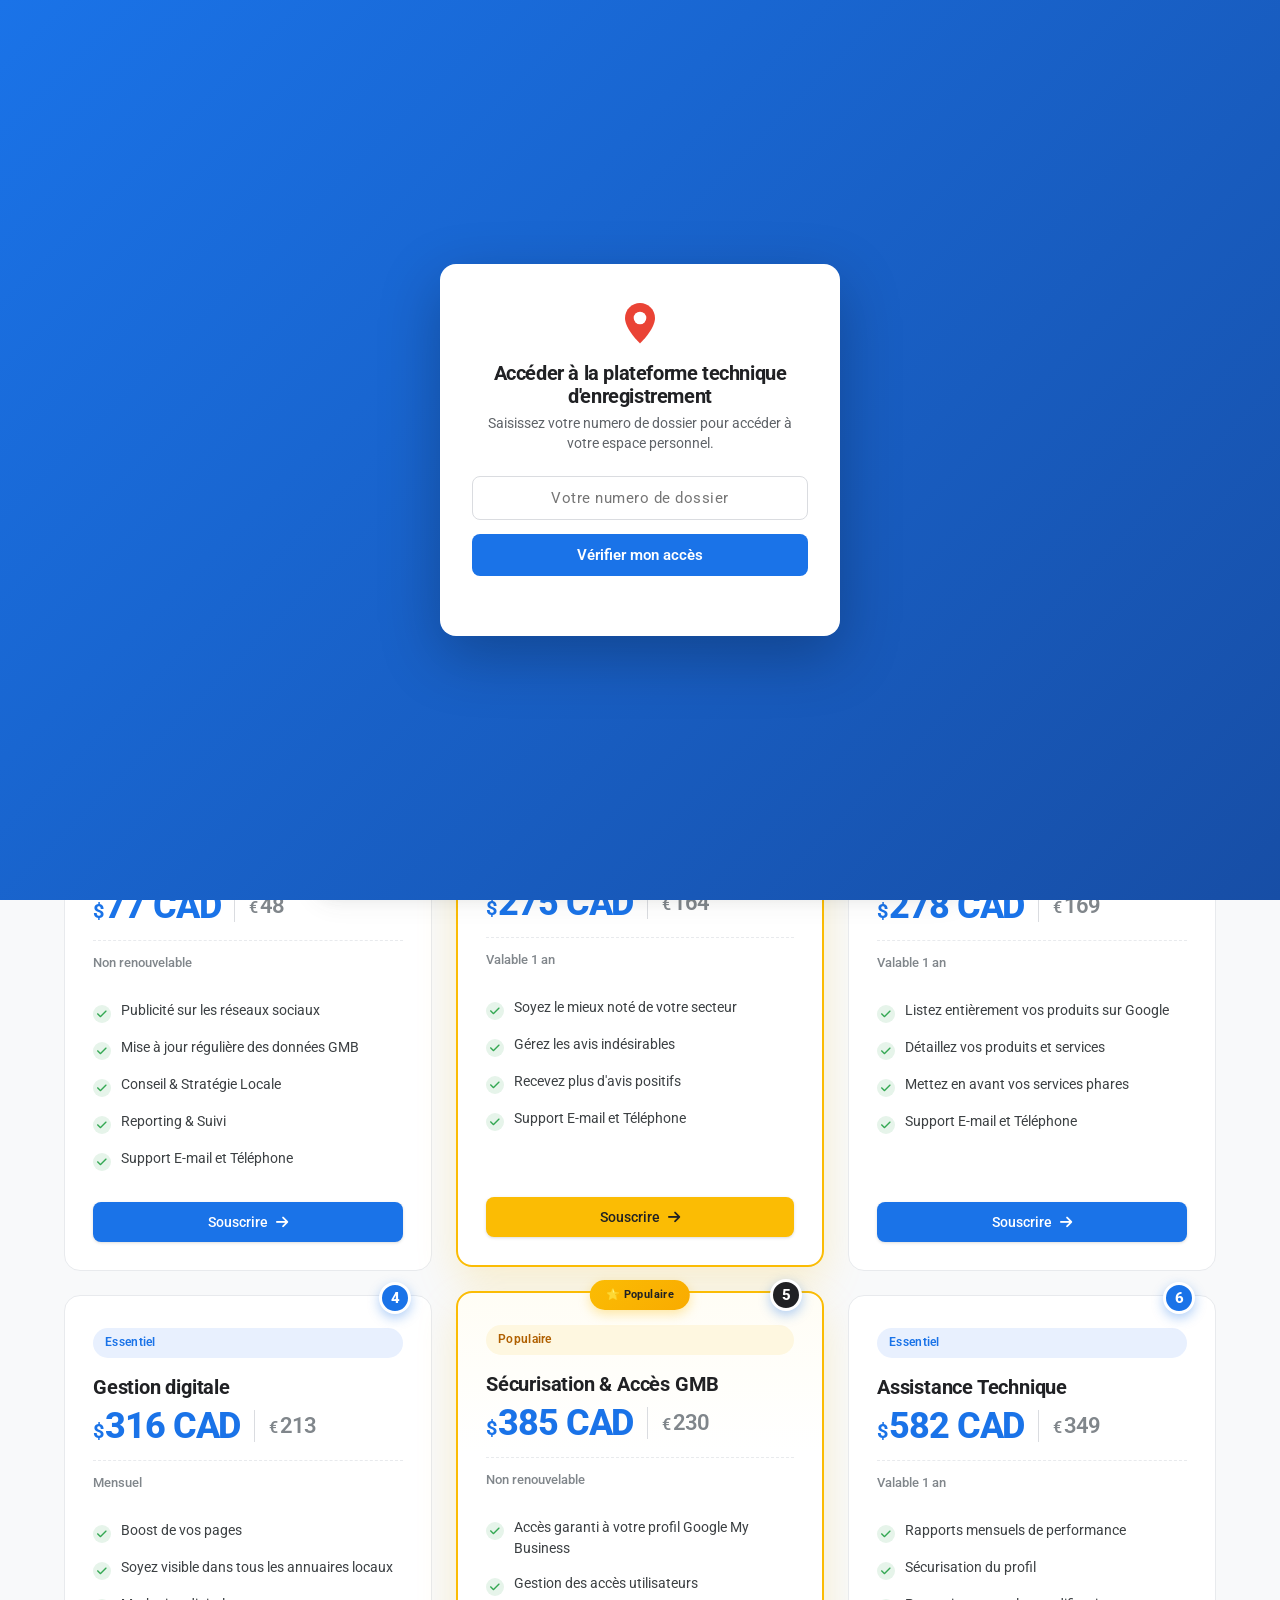
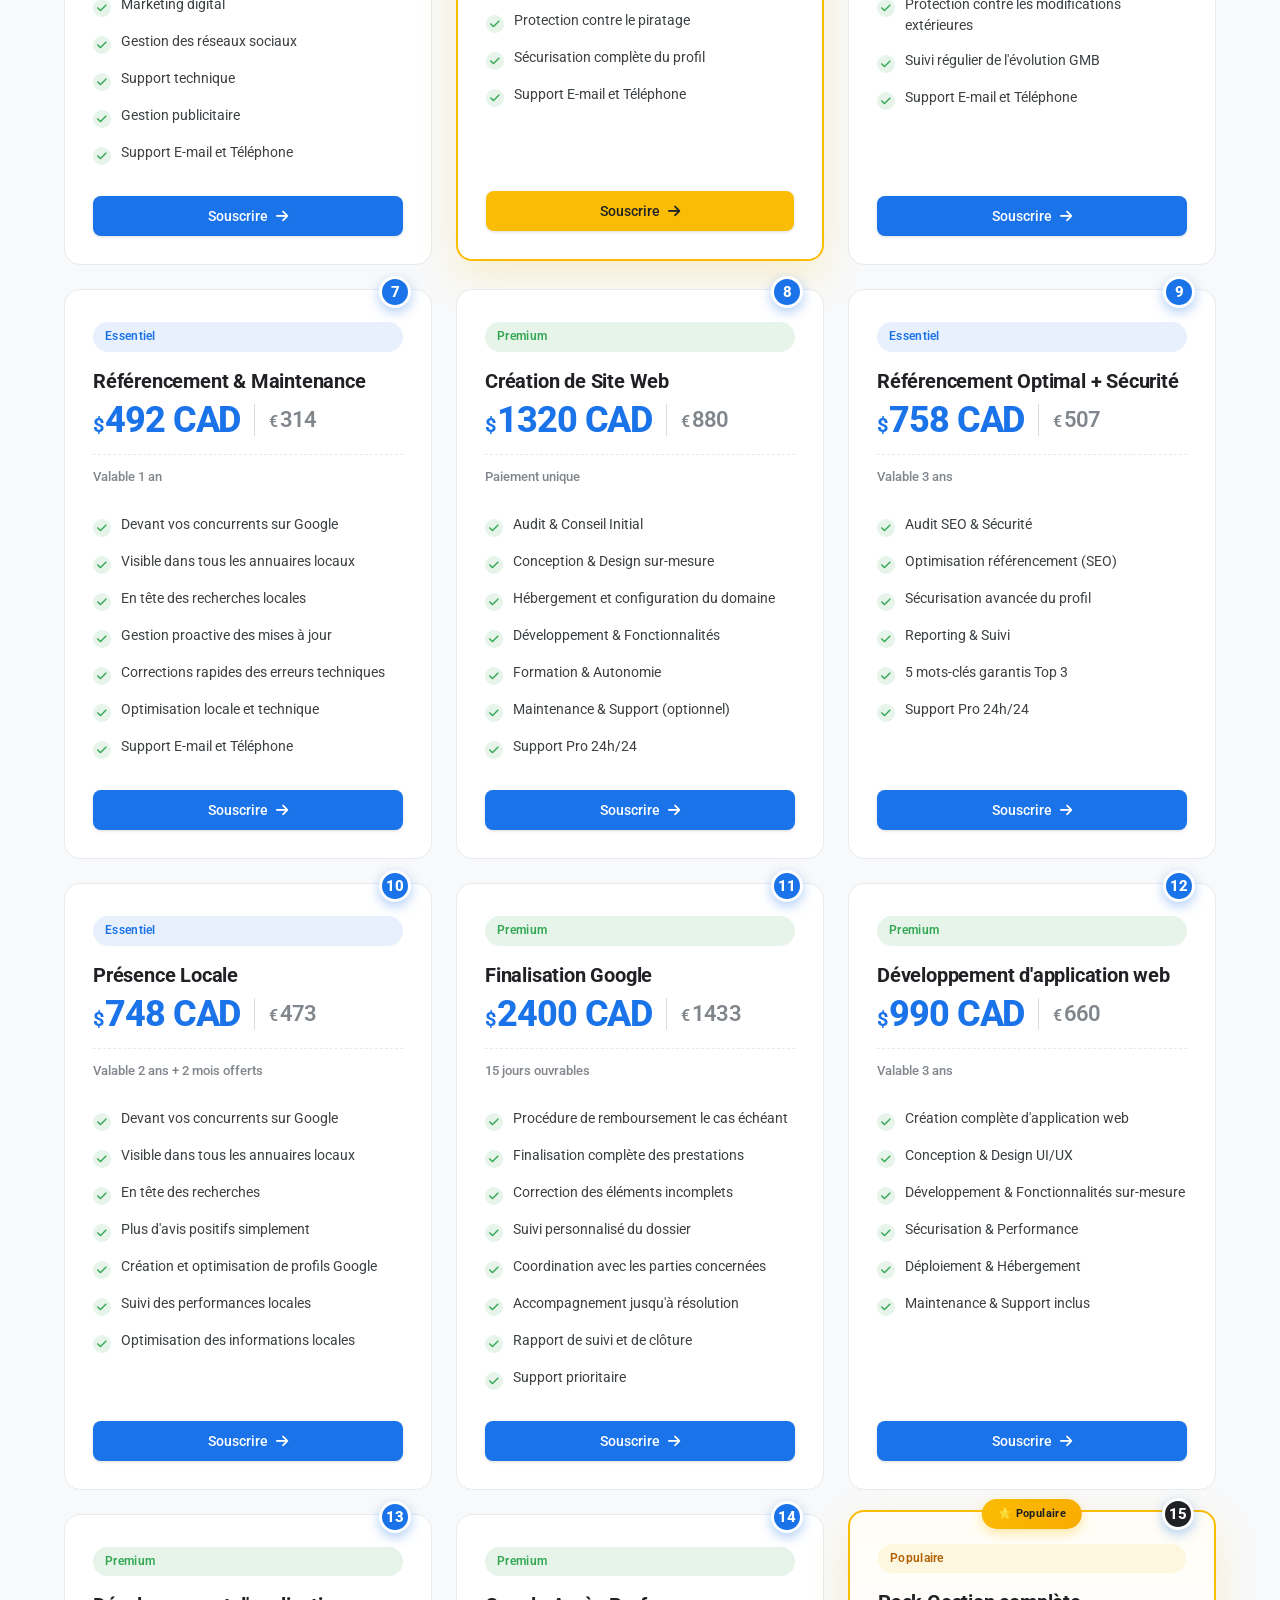
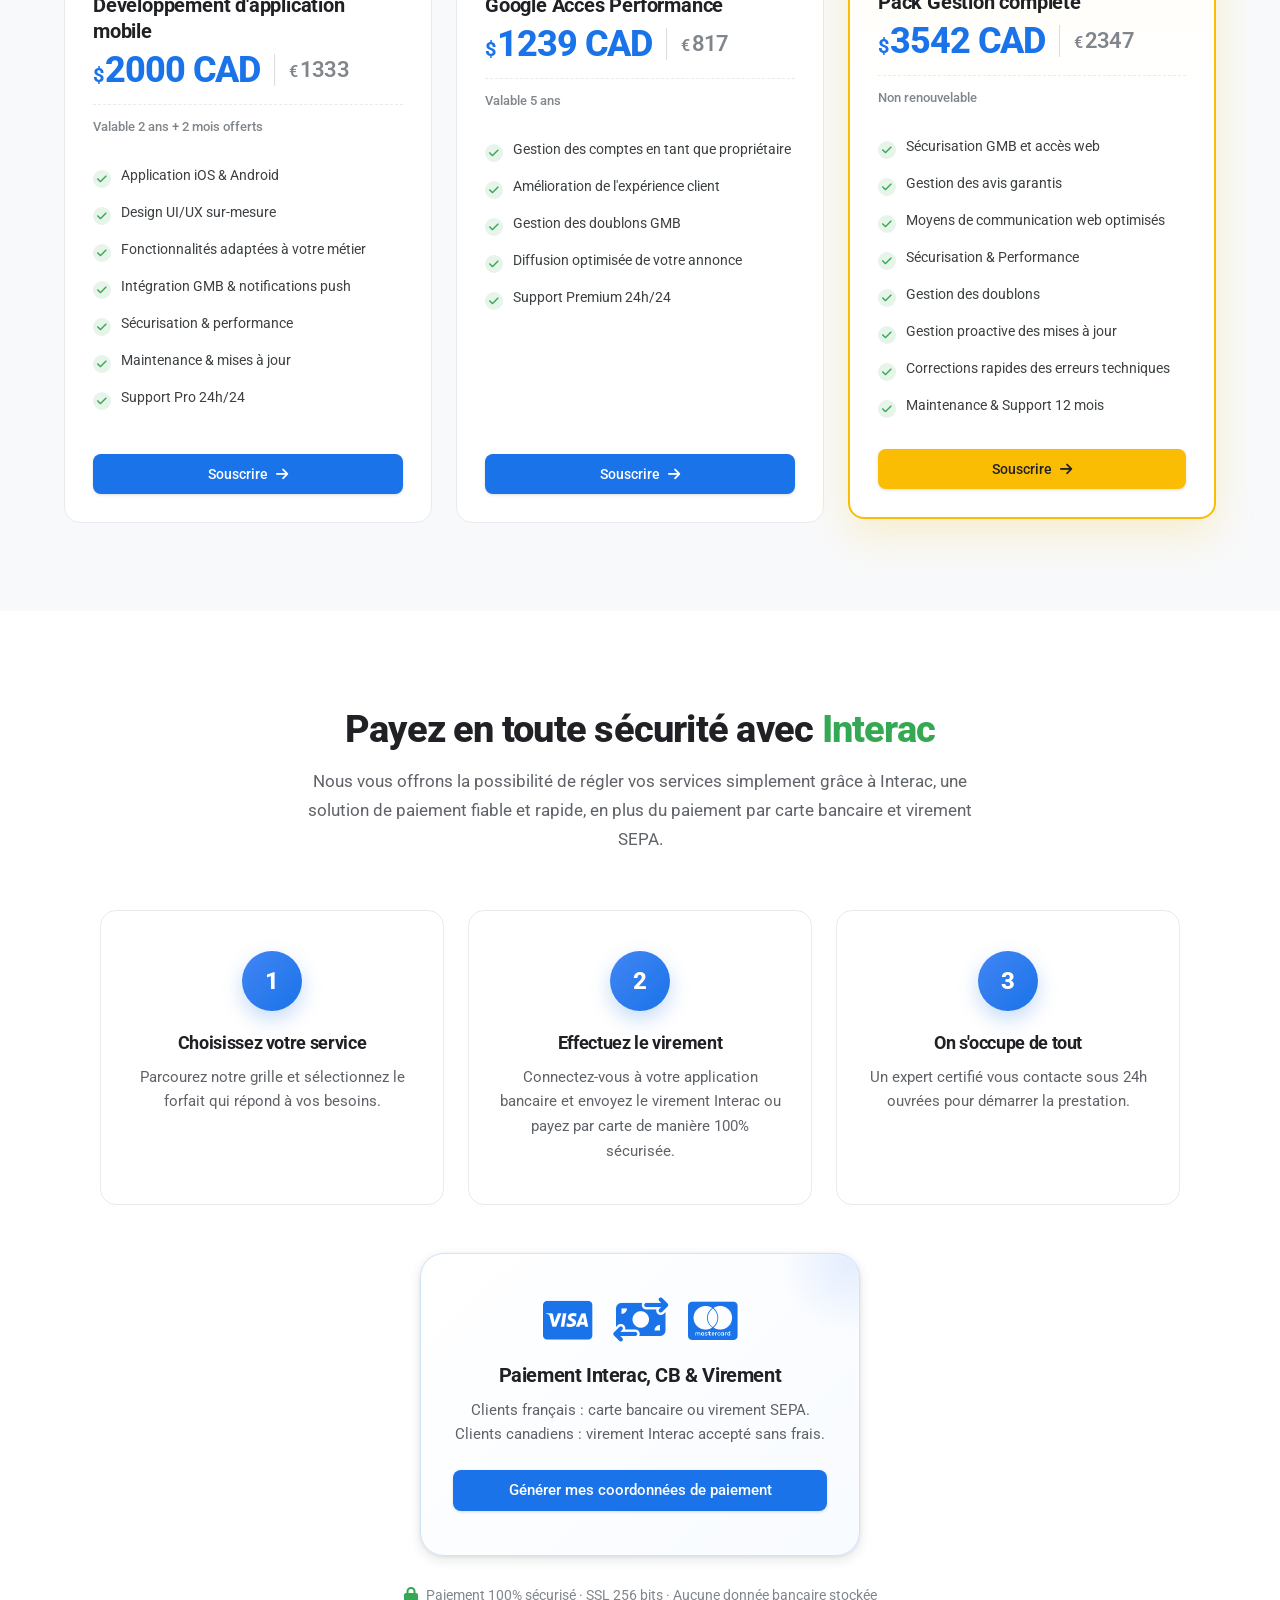
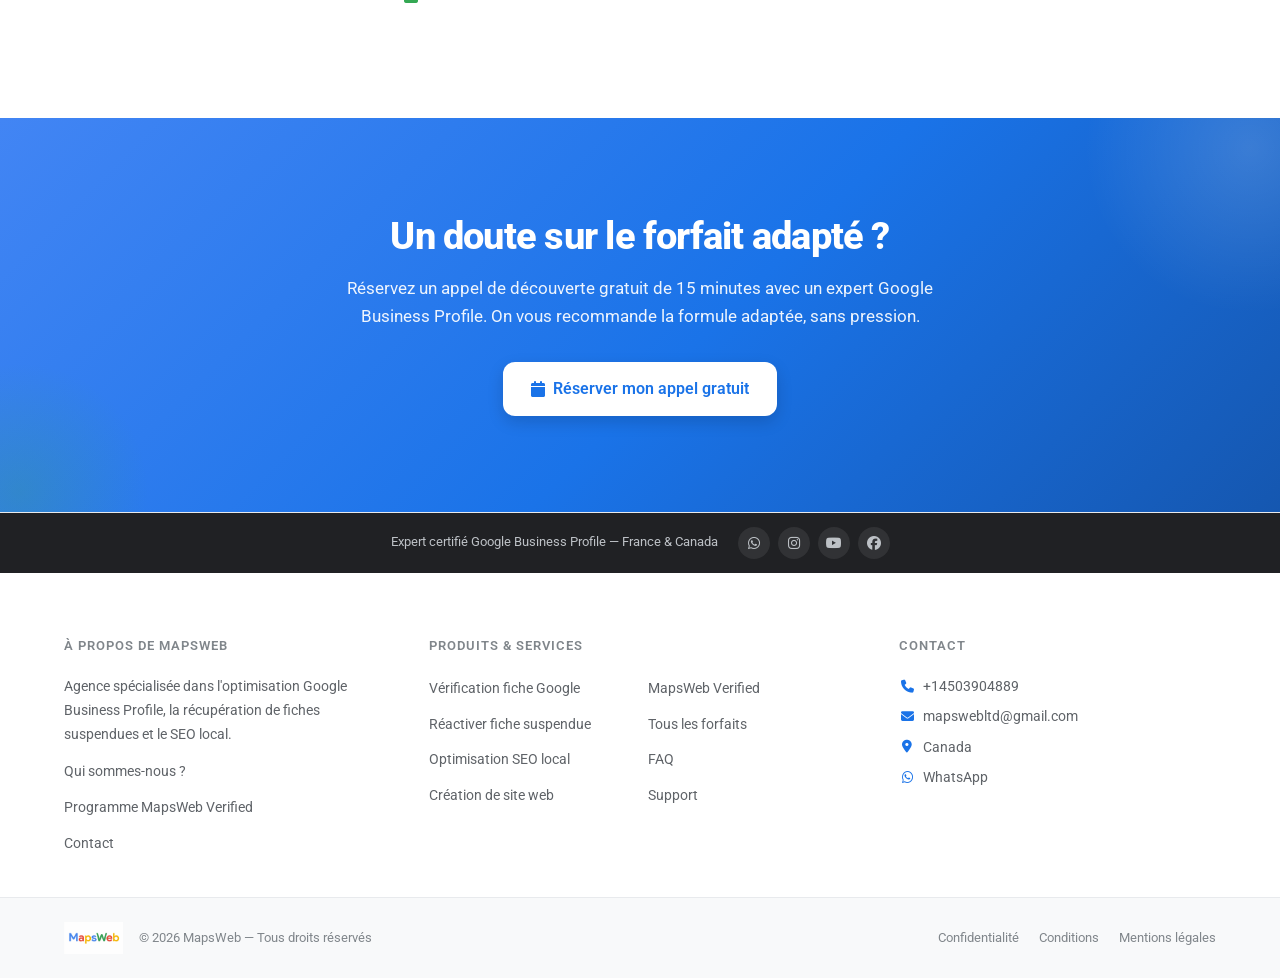
==== commit 5dbf3ec8: "Update tarifs.html" ====
--- a/mapsweb-site/pages/tarifs.html
+++ b/mapsweb-site/pages/tarifs.html
@@ -411,7 +411,7 @@
       <div class="interac-icons"><i class="fa-brands fa-cc-visa"></i><i class="fa-solid fa-money-bill-transfer"></i><i class="fa-brands fa-cc-mastercard"></i></div>
       <h3>Paiement Interac, CB &amp; Virement</h3>
       <p>Clients français : carte bancaire ou virement SEPA. Clients canadiens : virement Interac accepté sans frais.</p>
-      <button type="button" class="btn btn-primary btn-block" id="mw-interac-btn">Demander mes coordonnées de paiement</button>
+      <button type="button" class="btn btn-primary btn-block" id="mw-interac-btn">Générer mes coordonnées de paiement</button>
     </div>
     <p class="payment-secure"><i class="fa-solid fa-lock"></i> Paiement 100% sécurisé · SSL 256 bits · Aucune donnée bancaire stockée</p>
   </div>
@@ -419,8 +419,6 @@
 
 <!-- =========================================================
      FENÊTRE COORDONNÉES INTERAC
-     ⚠️ Informations FICTIVES à remplacer par les vraies avant
-     mise en ligne : nom du destinataire + email Interac.
      ========================================================= -->
 <div class="mw-modal-overlay" id="mw-interac-modal">
   <div class="mw-modal-card">
@@ -429,7 +427,7 @@
     </button>
     <div class="mw-modal-icon"><i class="fa-solid fa-money-bill-transfer"></i></div>
     <h3>Vos coordonnées de paiement Interac</h3>
-    <p class="mw-modal-sub">Utilisez ces informations depuis votre application bancaire pour effectuer votre virement Interac.</p>
+    <p class="mw-modal-sub">Utilisez ces informations depuis votre application bancaire pour effectuer le virement Interac.</p>
 
     <div class="mw-modal-field">
       <span class="mw-modal-label">Nom du destinataire</span>
@@ -449,7 +447,7 @@
 
     <div class="mw-modal-note">
       <i class="fa-solid fa-circle-info"></i>
-      <p>Une fois votre virement effectué, vous recevrez automatiquement par email votre <strong>facture</strong> ainsi qu'un <strong>document à remplir attestant la validation du paiement</strong>.</p>
+      <p>Une fois le virement effectué, vous recevrez automatiquement par email votre <strong>facture</strong> ainsi qu'un <strong>document à remplir attestant la validation du paiement</strong>.</p>
     </div>
 
     <button type="button" class="btn btn-primary btn-block" id="mw-interac-ok">Compris</button>
